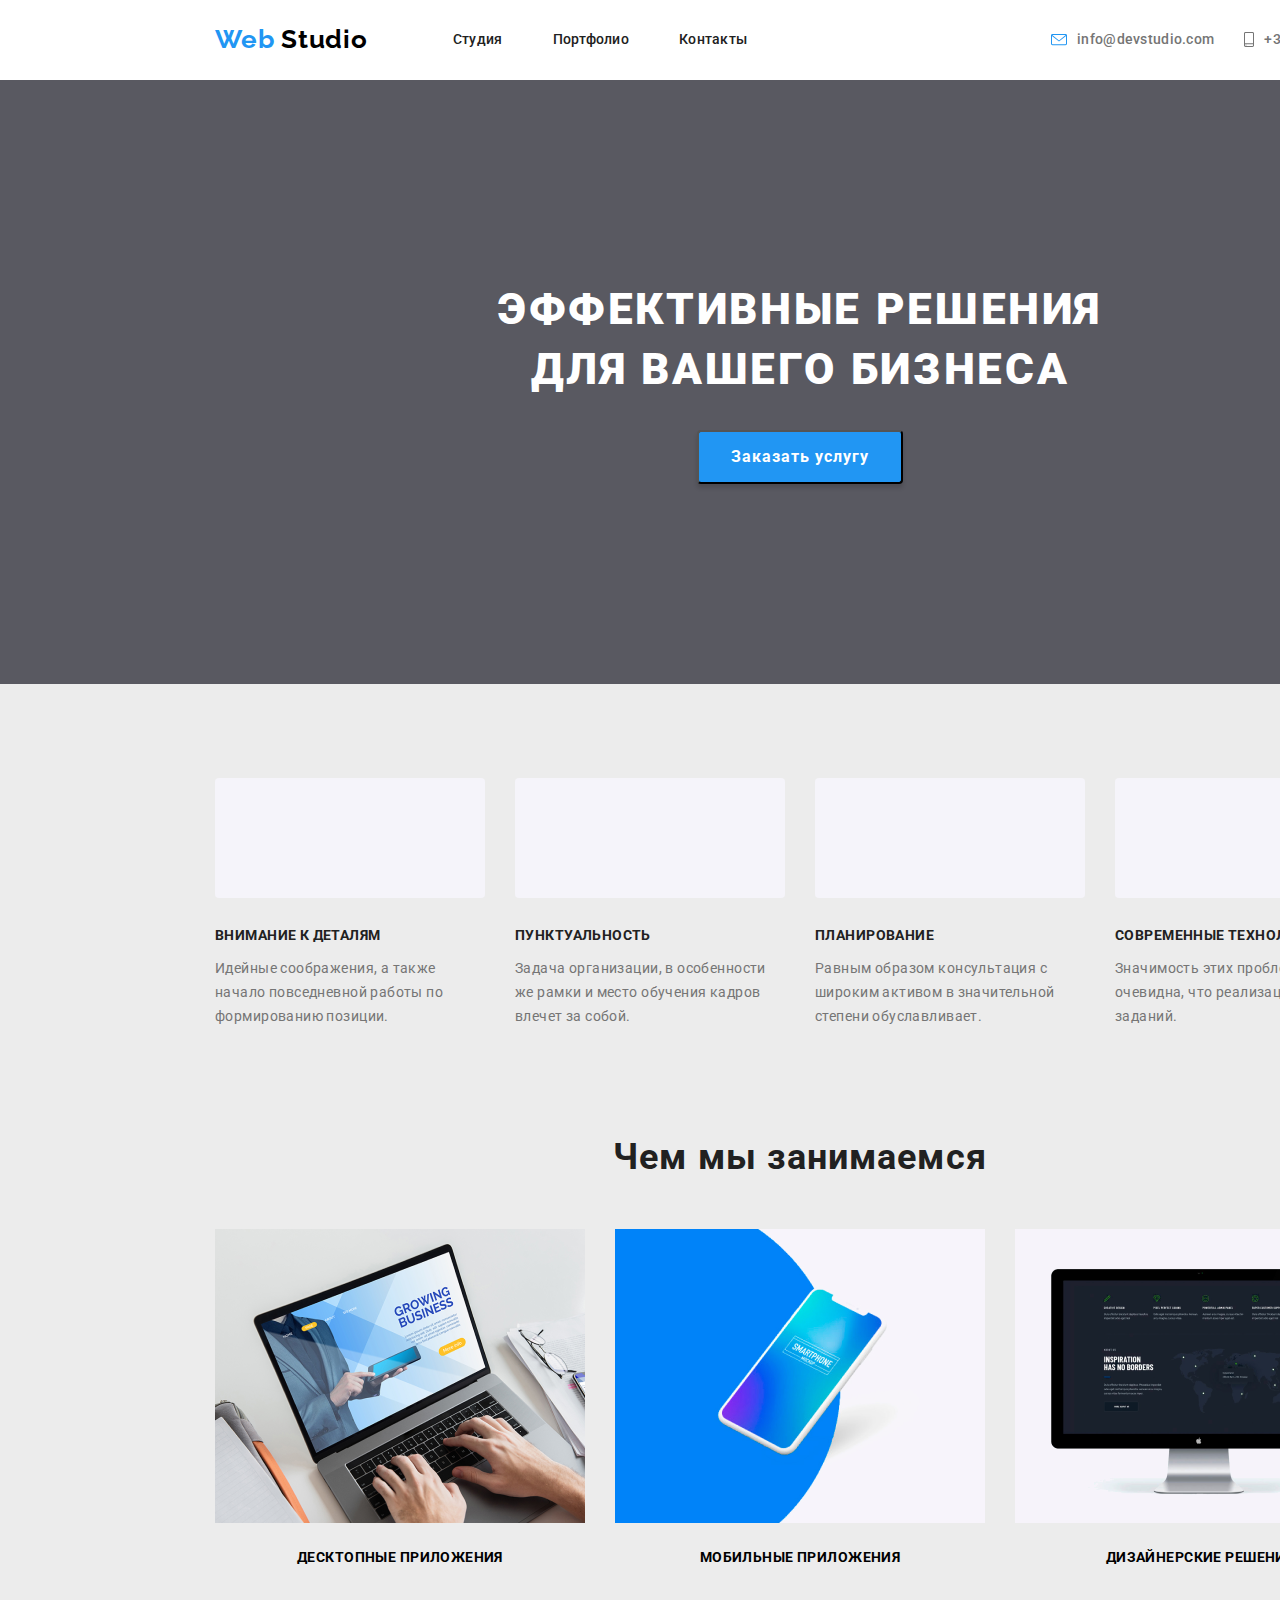
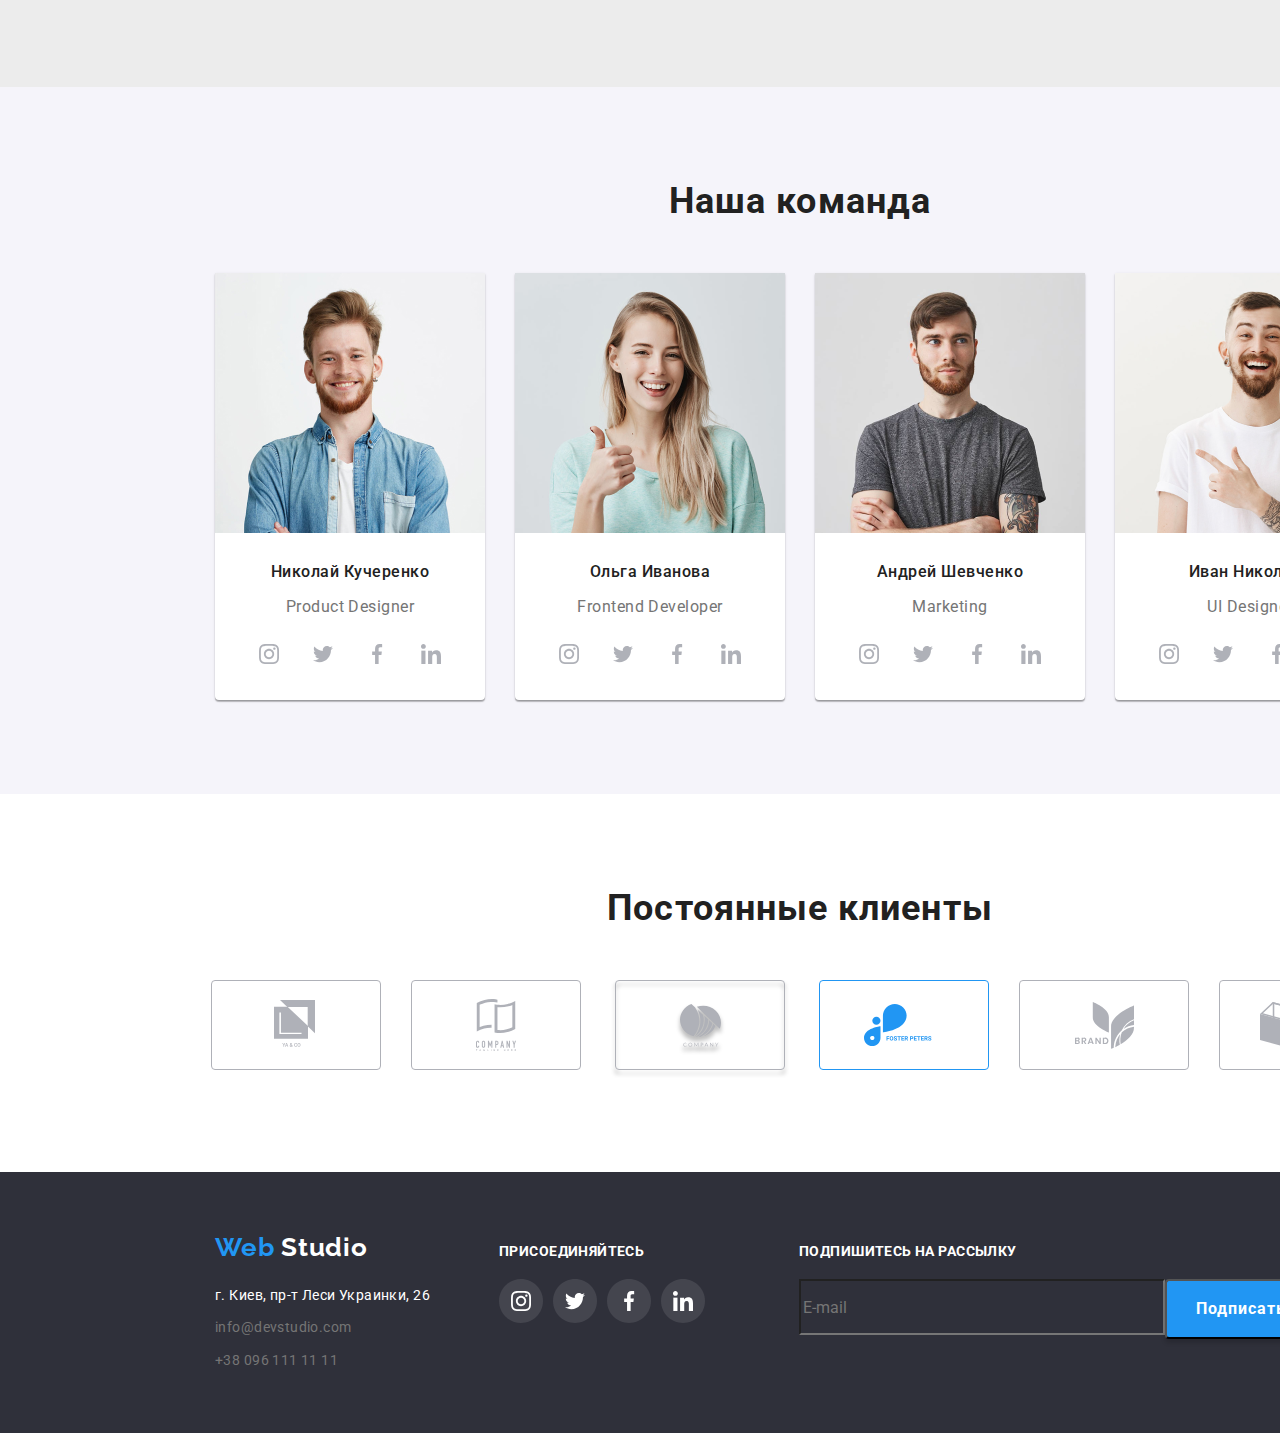
==== index.html @ 96c72f36 "Task3" ====
<!DOCTYPE html>
<html lang="ru">
  <head>
    <meta charset="UTF-8" />
    <meta name="viewport" content="width=device-width, initial-scale=1.0" />
    <title>Web Studio</title>
    <link rel="stylesheet" href="./style.css" />
    <link rel="stylesheet" href="./Normalize.css" />
    <link href="https://fonts.googleapis.com/css2?family=Roboto:wght@400;500;700;900&display=swap" rel="stylesheet">
    <link
      href="https://fonts.googleapis.com/css2?family=Raleway:wght@700&display=swap"
      rel="stylesheet"
    />
  </head>
  <body>
    <!-- Оглавление -->
    <header class="header">
      <nav class="navigation">
        <a class="logo-header link" href="./index.html"
          ><span class="word-blue">Web</span
          > <span class="word-black">Studio</span></a
        >
        <ul class="nav-menu">
          <li class="nav-menu-item">
            <a class="nav-menu-link link" href="./index.html">Студия</a>
          </li>
          <li class="nav-menu-item">
            <a class="nav-menu-link link" href="./portfolio.html">Портфолио</a>
          </li>
          <li class="nav-menu-item">
            <a class="nav-menu-link link" href="#">Контакты</a>
          </li>
        </ul>
      </nav>
      <address class="address-header">
        <img class="img-icon" src="./img/1hero/envelope(hover).svg" alt="конверт" />
        <a class="header-mail link" href="mailto:info@devstudio.com"
          >info@devstudio.com</a
        >
        <img class="img-icon" src="./img/1hero/smartphone.svg" alt="смартфон" />
        <a class="header-tel link" href="tel:+380961111111"
          >+38 096 111 11 11</a
        >
      </address>
    </header>
    <!-- Главная -->
    <main>
      <!-- HERO секция -->
      <section class="hero-section">
          <h1 class="main-header">
            Эффективные решения<br />для вашего бизнеса
          </h1>
          <button class="modal-button">Заказать услугу</button>
      </section>
      <!-- Cекция "Особенности" -->
      <section class="section-features">
        <h2 hidden>Особенности</h2>
        <ul class="features-list list">
          <li class="items-features ">
              <img class="features-list-img" src="./img/2Features/antena1.svg" alt="антена"/>
            <h3 class="features-list-headers">Внимание к деталям</h3>
            <p class="features-description">
              Идейные соображения, а также начало повседневной работы по
              формированию позиции.
            </p>
          </li>
          <li class="items-features">
              <img class="features-list-img" src="./img/2Features/clock2.svg" alt="часы" />
            <h3 class="features-list-headers">Пунктуальность</h3>
            <p class="features-description">
              Задача организации, в особенности же рамки и место обучения кадров
              влечет за собой.
            </p>
          </li>
          <li class="items-features">
              <img class="features-list-img" src="./img/2Features/vector3.svg" alt="вектор" />
            <h3 class="features-list-headers">Планирование</h3>
            <p class="features-description">
              Равным образом консультация с широким активом в значительной
              степени обуславливает.
            </p>
          </li>
          <li class="items-features">
              <img class="features-list-img" src="./img/2Features/astronaut4.svg" alt="космонавт" />
            <h3 class="features-list-headers">Современные технологии</h3>
            <p class="features-description">
              Значимость этих проблем настолько очевидна, что реализация
              плановых заданий.
            </p>
          </li>
        </ul>
      </section>
      <!-- Секция "Чем мы занимаемся" -->
      <section class="section-work">
        <h2 class="chapter">Чем мы занимаемся</h2>
        <ul class="work-list list">
          <li class="items-work">
            <img
              src="./img/3What_are_we_doing/1.png"
              alt="Десктоп"
              width="370"
              height="294"
            />
            <p class="work-description">Десктопные приложения</p>
          </li>
          <li class="items-work">
            <img
              src="./img/3What_are_we_doing/2.png"
              alt="Мобильный"
              width="370"
              height="294"
            />
            <p class="work-description">Мобильные приложения</p>
          </li>
          <li class="items-work">
            <img
              src="./img/3What_are_we_doing/3.png"
              alt="Дизайн"
              width="370"
              height="294"
            />
            <p class="work-description">Дизайнерские решения</p>
          </li>
        </ul>
      </section>
      <!-- Секция "Наша команда" -->
      <section class="section-our-team">
        <h2 class="chapter">Наша команда</h2>
        <ul class="our-team-list list">
          <li class="items-our">
            <img class="img-team-member"
              src="./img/4Our_team/Nikolaj.jpg"
              alt="Николай"
              width="270"
              height="260"
            />
            <h3 class="name">Николай Кучеренко</h3>
            <p class="occupation-description" lang="en">Product Designer</p>
            <ul class="team-member">
              <li class="img-icon">
                <a
                  href="https://www.instagram.com/"
                  aria-label="иконка интстаграм"
                  ><img
                    src="./img/4Our_team/logosocialresourses/instagram.svg"
                    alt="иконка интстаграм"
                /></a>
              </li>
              <li class="img-icon">
                <a href="https://twitter.com/" aria-label="иконка твитер"
                  ><img
                    src="./img/4Our_team/logosocialresourses/twitter.svg"
                    alt="иконка твитер"
                /></a>
              </li>
              <li class="img-icon">
                <a href="https://www.facebook.com/" aria-label="иконка фейсбук"
                  ><img
                    src="./img/4Our_team/logosocialresourses/facebook.svg"
                    alt="иконка фейсбук"
                /></a>
              </li>
              <li class="img-icon">
                <a href="https://www.linkedin.com/" aria-label="иконка линкедин"
                  ><img
                    src="./img/4Our_team/logosocialresourses/linkedin.svg"
                    alt="иконка линкедин"
                /></a>
              </li>
            </ul>
          </li>
          <li class="items-our">
            <img class="img-team-member"
              src="./img/4Our_team/Olga.png"
              alt="Ольга"
              width="270"
              height="260"
            />
            <h3 class="name">Ольга Иванова</h3>
            <p class="occupation-description" lang="en">Frontend Developer</p>
            <ul class="team-member">
              <li class="img-icon">
                <a
                  href="https://www.instagram.com/"
                  aria-label="иконка интстаграм"
                  ><img
                    src="./img/4Our_team/logosocialresourses/instagram.svg"
                    alt="иконка интстаграм"
                /></a>
              </li>
              <li class="img-icon">
                <a href="https://twitter.com/" aria-label="иконка твитер"
                  ><img
                    src="./img/4Our_team/logosocialresourses/twitter.svg"
                    alt="иконка твитер"
                /></a>
              </li>
              <li class="img-icon">
                <a href="https://www.facebook.com/" aria-label="иконка фейсбук"
                  ><img
                    src="./img/4Our_team/logosocialresourses/facebook.svg"
                    alt="иконка фейсбук"
                /></a>
              </li>
              <li class="img-icon">
                <a href="https://www.linkedin.com/" aria-label="иконка линкедин"
                  ><img
                    src="./img/4Our_team/logosocialresourses/linkedin.svg"
                    alt="иконка линкедин"
                /></a>
              </li>
            </ul>
          </li>
          <li class="items-our">
            <img class="img-team-member"
              src="./img/4Our_team/Andrew.png"
              alt="Андрей"
              width="270"
              height="260"
            />
            <h3 class="name">Андрей Шевченко</h3>
            <p class="occupation-description" lang="en">Marketing</p>
            <ul class="team-member">
              <li class="img-icon">
                <a
                  href="https://www.instagram.com/"
                  aria-label="иконка интстаграм"
                  ><img
                    src="./img/4Our_team/logosocialresourses/instagram.svg"
                    alt="иконка интстаграм"
                /></a>
              </li>
              <li class="img-icon">
                <a href="https://twitter.com/" aria-label="иконка твитер"
                  ><img
                    src="./img/4Our_team/logosocialresourses/twitter.svg"
                    alt="иконка твитер"
                /></a>
              </li>
              <li class="img-icon">
                <a href="https://www.facebook.com/" aria-label="иконка фейсбук"
                  ><img
                    src="./img/4Our_team/logosocialresourses/facebook.svg"
                    alt="иконка фейсбук"
                /></a>
              </li>
              <li class="img-icon">
                <a href="https://www.linkedin.com/" aria-label="иконка линкедин"
                  ><img
                    src="./img/4Our_team/logosocialresourses/linkedin.svg"
                    alt="иконка линкедин"
                /></a>
              </li>
            </ul>
          </li>
          <li class="items-our">
            <img class="img-team-member"
              src="./img/4Our_team/Ivan.png"
              alt="Иван"
              width="270"
              height="260"
            />
            <h3 class="name">Иван Николаев</h3>
            <p class="occupation-description" lang="en">UI Designer</p>
            <ul class="team-member">
              <li class="img-icon">
                <a
                  href="https://www.instagram.com/"
                  aria-label="иконка интстаграм"
                  ><img
                    src="./img/4Our_team/logosocialresourses/instagram.svg"
                    alt="иконка интстаграм"
                /></a>
              </li>
              <li class="img-icon">
                <a href="https://twitter.com/" aria-label="иконка твитер"
                  ><img
                    src="./img/4Our_team/logosocialresourses/twitter.svg"
                    alt="иконка твитер"
                /></a>
              </li>
              <li class="img-icon">
                <a href="https://www.facebook.com/" aria-label="иконка фейсбук"
                  ><img
                    src="./img/4Our_team/logosocialresourses/facebook.svg"
                    alt="иконка фейсбук"
                /></a>
              </li>
              <li class="img-icon">
                <a href="https://www.linkedin.com/" aria-label="иконка линкедин"
                  ><img
                    src="./img/4Our_team/logosocialresourses/linkedin.svg"
                    alt="иконка линкедин"
                /></a>
              </li>
            </ul>
          </li>
        </ul>
      </section>
      <!-- Секция "Постоянные клиенты" -->
      <section class="sections-customers">
        <h2 class="chapter">Постоянные клиенты</h2>
        <ul class="customer-list list">
          <li class="items-customer">
            <a href="#"
              ><img src="./img/5Regular_customers/Client1.svg" alt="логобрэнд1"
            /></a>
          </li>
          <li class="items-customer">
            <a href="#"
              ><img src="./img/5Regular_customers/Client2.svg" alt="логобрэнд2"
            /></a>
          </li>
          <li class="items-customer">
            <a href="#"
              ><img src="./img/5Regular_customers/Client3.svg" alt="логобрэнд3"
            /></a>
          </li>
          <li class="items-customer">
            <a href="#"
              ><img src="./img/5Regular_customers/Client4.svg" alt="логобрэнд4"
            /></a>
          </li>
          <li class="items-customer">
            <a href="#"
              ><img src="./img/5Regular_customers/Client5.svg" alt="логобрэнд5"
            /></a>
          </li>
          <li class="items-customer">
            <a href="#"
              ><img src="./img/5Regular_customers/Client6.svg" alt="логобрэнд6"
            /></a>
          </li>
        </ul>
      </section>
    </main>
    <!-- Подвал -->
    <footer class="footer">
      <div>
        <a class="logo-footer link" href="./index.html"
          ><span class="word-blue">Web</span
          > <span class="word-white">Studio</span></a
        >
        <address>
          <ul class="address-footer">
            <li><a
              class="footer-map link"
              href="https://goo.gl/maps/sK2XC8ctWBCpQ46D7"
              >г. Киев, пр-т Леси Украинки, 26</a
            ></li>
            <li><a class="footer-mail link" href="mailto:info@devstudio.com"
              >info@devstudio.com</a
            ></li>
            <li><a class="footer-tel link" href="tel:+380961111111"
              >+38 096 111 11 11</a
            ></li>
          </ul>
        </address>
      </div>
      <div>
        <b class="join-in">присоединяйтесь</b>
        <ul class="social-networks">
          <li class="footer-social-networks">
            <a href="https://www.instagram.com/" aria-label="иконка интстаграм"
              ><img
                src="./img/4Our_team/logosocialresourses/instagramwhite.svg"
                alt="иконка интстаграм"
            /></a>
          </li>
          <li class="footer-social-networks">
            <a href="https://twitter.com/" aria-label="иконка твитер"
              ><img
                src="./img/4Our_team/logosocialresourses/twitterwhite.svg"
                alt="иконка твитер"
            /></a>
          </li>
          <li class="footer-social-networks">
            <a href="https://www.facebook.com/" aria-label="иконка фейсбук"
              ><img
                src="./img/4Our_team/logosocialresourses/facebookwhite.svg"
                alt="иконка фейсбук"
            /></a>
          </li>
          <li class="footer-social-networks">
            <a href="https://www.linkedin.com/" aria-label="иконка линкедин"
              ><img
                src="./img/4Our_team/logosocialresourses/linkedinwhite.svg"
                alt="иконка линкедин"
            /></a>
          </li>
        </ul>
      </div>
      <div>
        <b class="subscribe-text">Подпишитесь на рассылку</b>
        <ul  class="subscribe">
          <li><input class="inputtext" placeholder="E-mail" type="email"></li>
          <li><button class="modal-button-footer"><span class="marginrigth">Подписаться</span><img src="./img/icon.svg" alt="иконка конверта"></button></li>
        </ul>        
      </div>
    </footer>
  </body>
</html>
---- style.css ----
body {
    width: 1600px;
    background-color: #FFFFFF;
    font-family: 'Roboto', sans-serif;
}

ul {
    list-style: none;
    padding: 0;
    margin: 0; 
}

h3,
p {
    margin-top: 0;
}

img {
    display: block;
}

/* Для списков */
.list {
    display: flex;
    justify-content: center;
}

/* Шапка */

.header {
    display: flex;
    padding: 0px 215px 0px 215px;
}

.logo-header {
    margin-right: 85px;
    padding: 24px 0px 25px 0px;
    font-family: Raleway;
    font-style: normal;
    font-weight: bold;
    font-size: 26px;
    line-height: 1.19;
    letter-spacing: 0.03em;
}

.word-blue {
    color: #2196F3;;
}

.word-black {
    color: #000000;
}

.navigation {
    display: flex;
    align-items: center;
    margin-right: auto;
}

.nav-menu {
    display: flex;
}

.nav-menu-item:not(:last-child) {
    margin-right: 50px;
}

.nav-menu-link {
    padding: 32px 0px 32px 0px;
    display: block;
}

.address-header {
    display: flex;
    align-items: center;
    font-family: 'Roboto', sans-serif;
    font-style: normal;
}

.header-mail {
    margin-right: 30px;
    padding: 32px 0px 32px 0px;    
}

.header-tel {
    padding: 32px 0px 32px 0px;    
}

.img-icon:not(:last-child) {
    margin-right: 10px;
}

.nav-menu-link,
.header-mail,
.header-tel {
    font-weight: 500;
    font-size: 14px;
    line-height: 1.14;
    letter-spacing: 0.02em;
    color: #212121;
}

.nav-menu-link:hover,
.nav-menu-link:focus {
    color: #2196F3;
}

.link {
    text-decoration: none;
}

.header-mail,
.header-tel {
    color: #757575;
}

.header-mail:hover,
.header-mail:focus,
.header-tel:hover,
.header-tel:focus {

    color:#2196F3;
}

/* Главная  */

/* HERO секция */

.hero-section {
    padding: 200px 0px 200px 0px;
    text-align: center;
    /* временный фон */
    background-image: url(./img/1hero/img\ overlay.png);
}

.main-header {
    margin-top: 0;
    margin-bottom: 30px;
    font-weight: 900;
    font-size: 44px;
    line-height: 1.36;
    letter-spacing: 0.06em;
    text-transform: uppercase;
    color: #FFFFFF;
    }

.modal-button {
    padding: 10px 32px 10px 32px;
    font-weight: bold;
    font-size: 16px;
    line-height: 1.87;
    letter-spacing: 0.06em;
    color: #FFFFFF;
    background: #2196F3;
    box-shadow: 0px 4px 4px rgba(0, 0, 0, 0.15);
    border-radius: 4px;
}

/* Секции */

/* Cекция "Особенности" */

.section-features {
    background-color: #ECECEC;
    padding: 94px 215px 47px 215px;
    display: flex;
}

.items-features:not(:last-child) {
    margin-right: 30px;
}

.features-item-width {
    width: 270px;
}

.features-list {
    display: flex;
    justify-content: center;
    align-items: baseline;
}

.features-list-img {
    margin-bottom: 30px;
}

.features-list-headers {
    font-weight: bold;
    font-size: 14px;
    line-height: 1.14;
    letter-spacing: 0.03em;
    text-transform: uppercase;
    color: #212121;
}

.features-description {
    display: inline-block;
}

/* Секция "Чем мы занимаемся" */

.section-work {
    background-color: #ECECEC;
    padding: 47px 215px 94px 215px;
}

.items-work:not(:last-child) {
    margin-right: 30px;
}


/* Секция "Наша команда" */

.items-our{
    background-color: rgba(255, 255, 255, 1);
    box-shadow: 0px 2px 1px rgba(0, 0, 0, 0.2), 0px 1px 1px rgba(0, 0, 0, 0.14), 0px 1px 3px rgba(0, 0, 0, 0.12);
    border-radius: 0px 0px 4px 4px;
}

.items-our:not(:last-child) {
    margin-right: 30px;
}

.section-our-team {
    padding: 94px 215px 94px 215px;
    background-color: rgba(245, 244, 250, 1);
}

.img-team-member {
    margin-bottom: 30px;
}

.team-member {
    display: flex;
    justify-content: center;
    margin-bottom: 24px;
}

.name {
    text-align: center;
    font-weight: 500;
    font-size: 16px;
    line-height: 1.18;
    letter-spacing: 0.03em;
    color: #212121;
}

.occupation-description {
    text-align: center;
    font-weight: normal;
    font-size: 16px;
    line-height: 1.18;
    letter-spacing: 0.03em;
    color: #757575;
}

/* Постоянные клиенты */

.sections-customers {
    padding: 94px 215px 94px 215px;
}

.items-customer:not(:last-child) {
    margin-right: 30px;    
}


/* Для шрифтов в "Особености" и footer mail и tel */
.features-description,
.footer-mail,
.footer-tel {
    font-weight: normal;
    font-size: 14px;
    line-height: 1.71;
    letter-spacing: 0.03em;
    color: #757575;
}

/* Для шрифтов h2 */

.chapter {
    text-align: center;
    margin-top: 0;
    margin-bottom: 50px;
    font-weight: bold;
    font-size: 36px;
    line-height: 1.16;
    letter-spacing: 0.03em;
    color: #212121;
}

/* Для текста в "Чем мы занимаемся" */
.work-description {
    /* display: block; */
    margin: 0;
    padding: 27px 0px;
    text-align: center;
    font-weight: bold;
    font-size: 14px;
    line-height: 1.14;
    letter-spacing: 0.03em;
    text-transform: uppercase;
    /* color: #FFFFFF; */
}

/* Подвал */

.footer {
    display: flex;
    align-items: baseline;
    padding: 60px 215px 60px 215px;
    background-color: #2F303A;
}

.logo-footer {
    display: block;
    margin-bottom: 20px;
    font-family: Raleway;
    font-style: normal;
    font-weight: bold;
    font-size: 26px;
    line-height: 1.19;
    letter-spacing: 0.03em;
}

.address-footer {
    margin-right: 69px;
    font-family: 'Roboto', sans-serif;
    font-style: normal;
}

.footer-map,
.footer-mail {
    display: block;
    margin-bottom: 9px;
}

.footer-map {
    font-weight: normal;
    font-size: 14px;
    line-height: 24px;
    letter-spacing: 0.03em;
    color: #FFFFFF;
}

.word-white {
    color: #FFFFFF;
}

.join-in {
    display: block;
    margin-bottom: 20px;
    font-weight: bold;
    font-size: 14px;
    line-height: 16px;
    letter-spacing: 0.03em;
    text-transform: uppercase;
    color: #FFFFFF;
}

.social-networks {
    display: flex;
    margin-right: 94px;
}

.footer-social-networks:not(:last-child) {
    margin-right: 10px;
}

/* временный блок, заготовка*/
.subscribe {
    display: flex;
}

.subscribe-text {
    display: block;
    margin-bottom: 20px;
    font-family: Roboto;
    font-style: normal;
    font-weight: bold;
    font-size: 14px;
    line-height: 16px;
    letter-spacing: 0.03em;
    text-transform: uppercase;
    color: #FFFFFF;
}

.inputtext {
    width: 358px;
    height: 50px;
    background-color: #2F303A;;
}

.modal-button-footer {
    display: inline-flex;
    width: 200px;
    padding: 13px 13px 13px 29px;
    font-weight: bold;
    font-size: 16px;
    line-height: 1.87;
    letter-spacing: 0.06em;
    color: #FFFFFF;
    background: #2196F3;
    box-shadow: 0px 4px 4px rgba(0, 0, 0, 0.15);
    border-radius: 4px;
}

.marginrigth {
    margin-right: 10px;
}

/* Портфолио */

.main-list-portfolio {
    display: flex;
    flex-wrap: wrap;
}

.list-item {
    margin-right: 30px;
    margin-bottom: 30px;
}

.list-item:nth-child(3n) {
    margin-right: 0;
}

.main-list-header {
    margin-top: 0;
    font-weight: bold;
    font-size: 18px;
    line-height: 2.00;
    letter-spacing: 0.06em;
    color: #212121;
}

.main-list-description {
    font-weight: normal;
    font-size: 16px;
    line-height: 1.87;
    letter-spacing: 0.03em;
    color: rgba(117, 117, 117, 1);
}

.main-portfolio {
    padding: 174px 215px 94px 215px;
}

/* Кнопки фильтра портфолио */

.filter {
    margin-bottom: 50px;
}

.filter-list-item:not(:last-child) {
    margin-right: 8px;
}

.filter-list-button {
    font-weight: 500;
    font-size: 16px;
    line-height: 1.62;
    letter-spacing: 0.03em;
    color: #212121;
}

.filter-list-button:hover,
.filter-list-button:focus {
    background-color: #2196F3;
    color: #FFFFFF;
}

/*  */
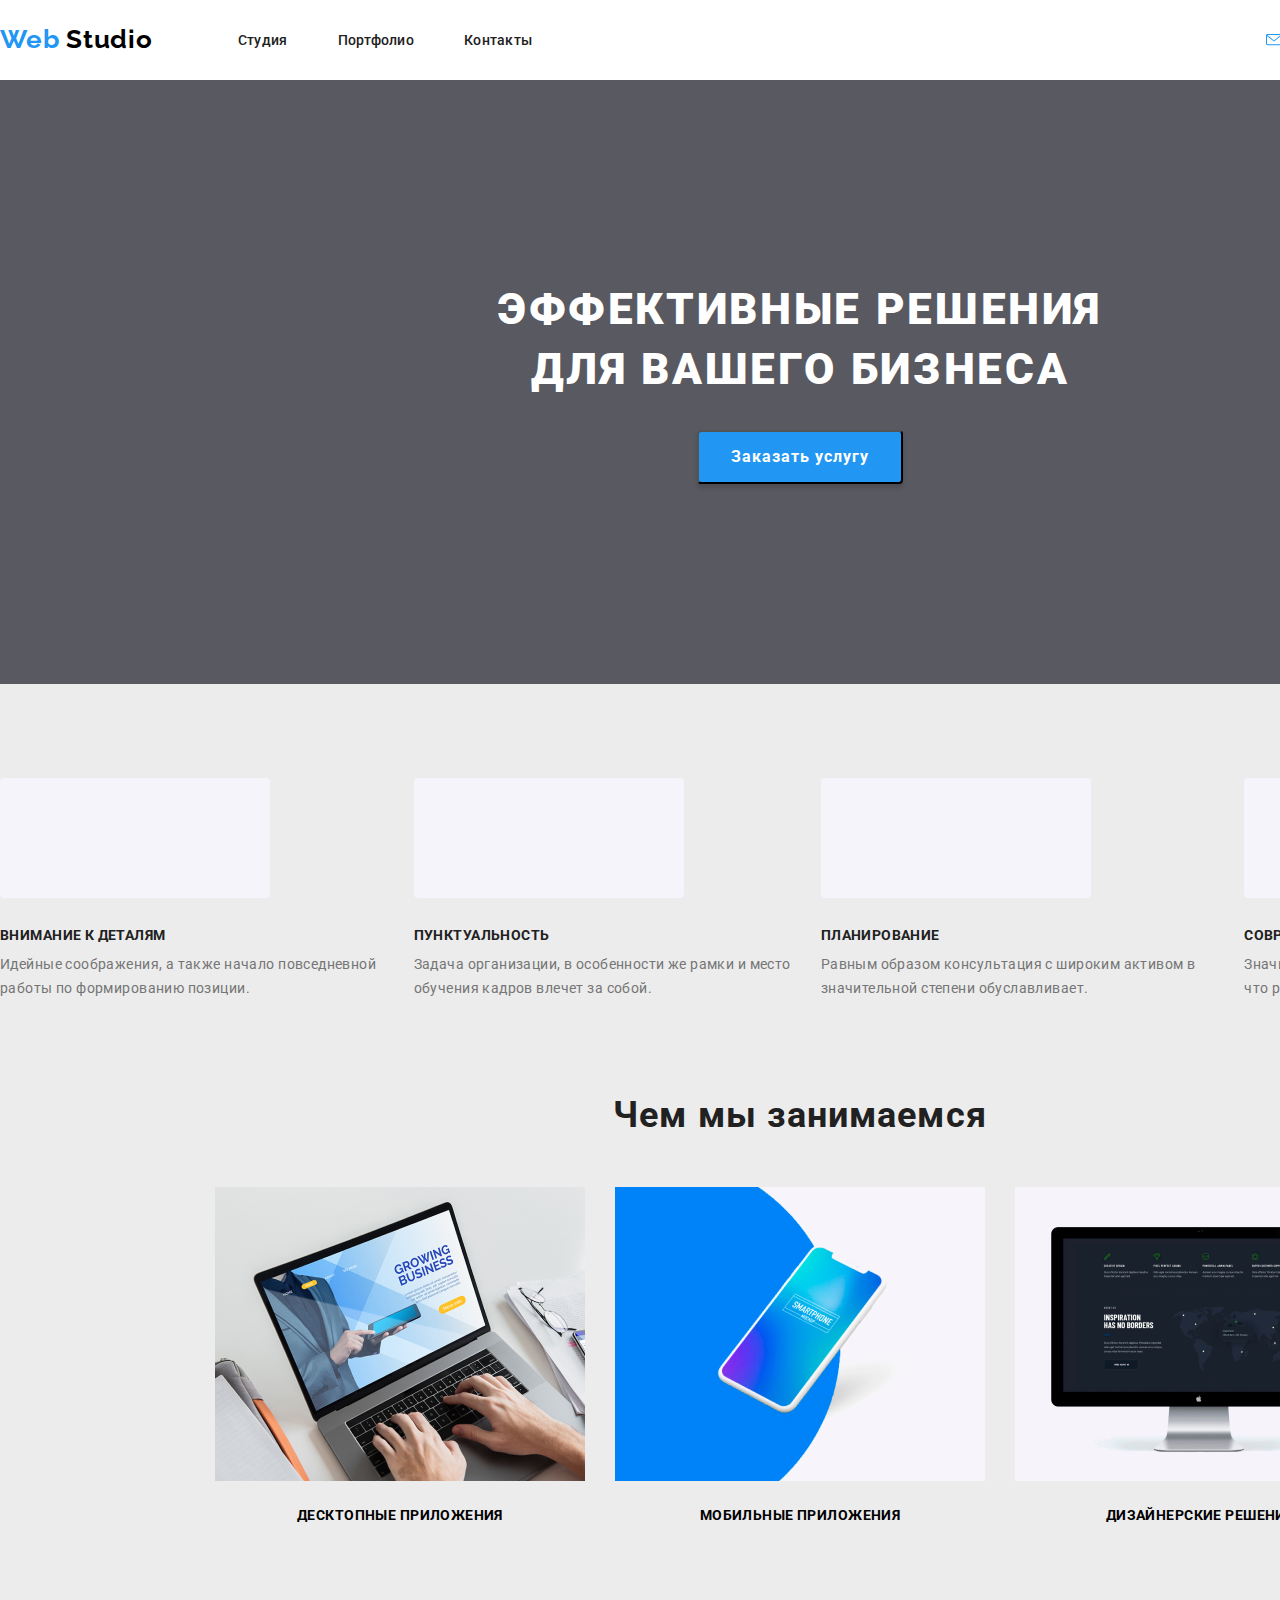
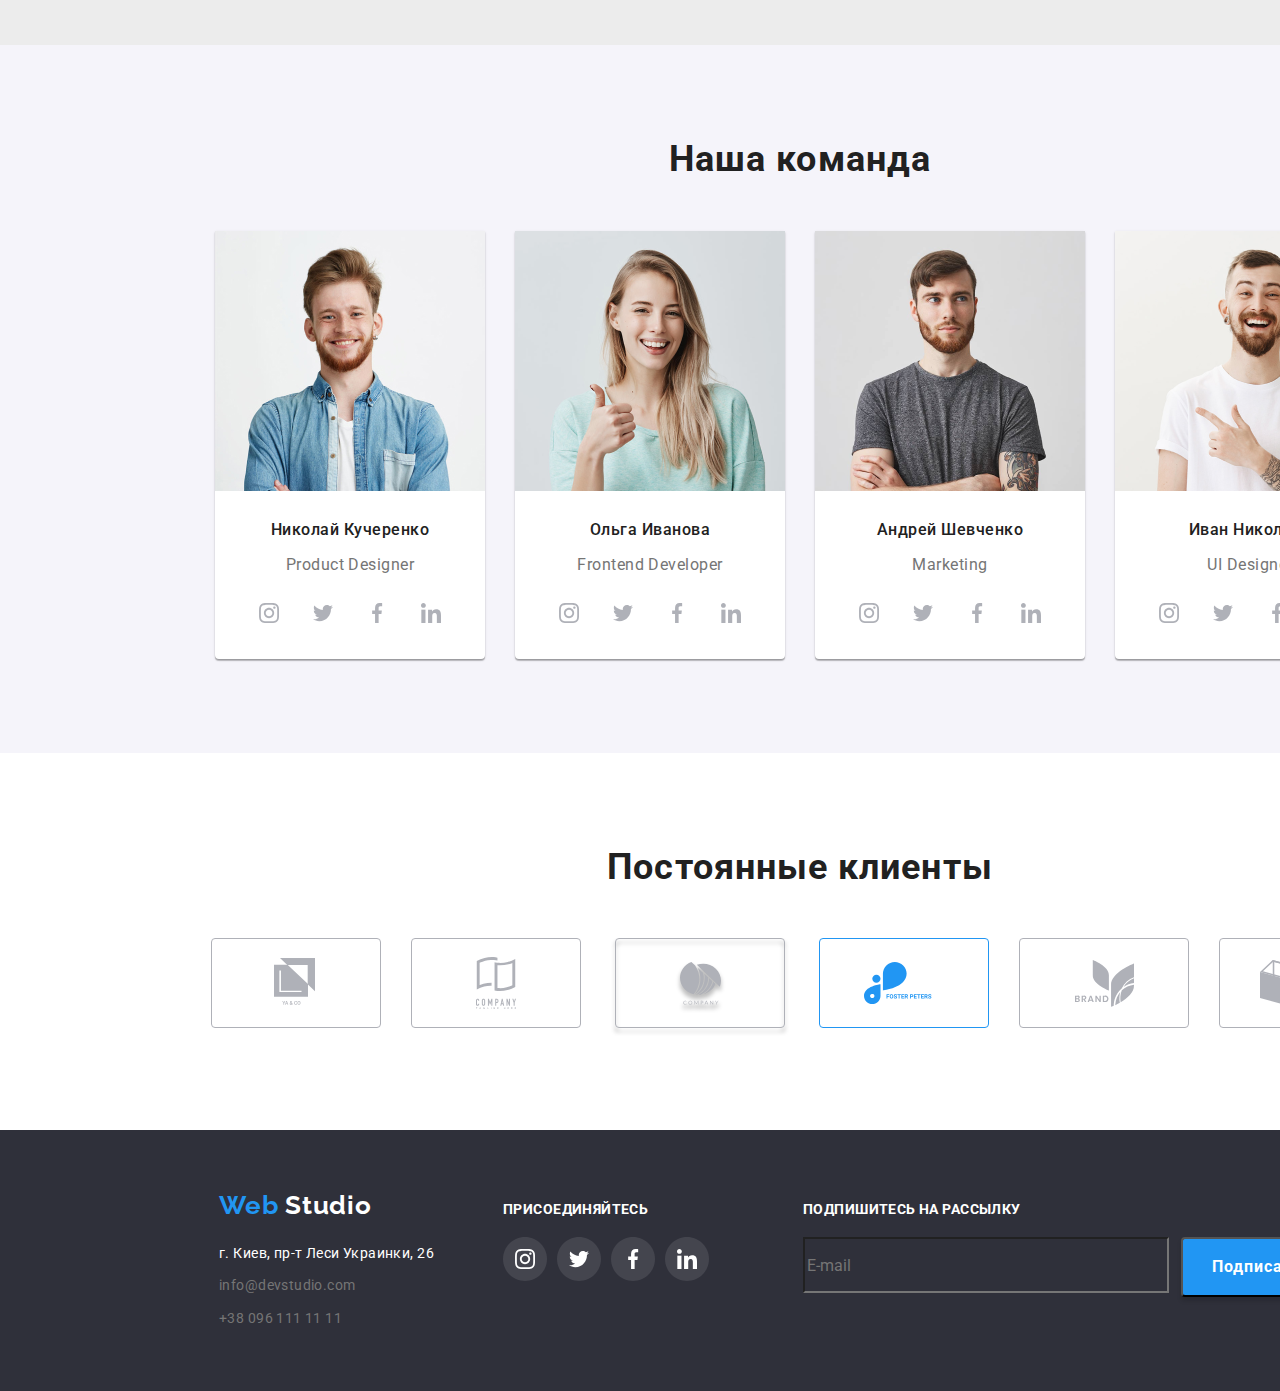
==== commit 172f4515: "..." ====
--- a/index.html
+++ b/index.html
@@ -13,9 +13,10 @@
     />
   </head>
   <body>
+    <div class="wrapper">
     <!-- Оглавление -->
     <header class="header">
-      <nav class="navigation">
+      <nav class="navigation-address">
         <a class="logo-header link" href="./index.html"
           ><span class="word-blue">Web</span
           > <span class="word-black">Studio</span></a
@@ -31,7 +32,6 @@
             <a class="nav-menu-link link" href="#">Контакты</a>
           </li>
         </ul>
-      </nav>
       <address class="address-header">
         <img class="img-icon" src="./img/1hero/envelope(hover).svg" alt="конверт" />
         <a class="header-mail link" href="mailto:info@devstudio.com"
@@ -42,6 +42,7 @@
           >+38 096 111 11 11</a
         >
       </address>
+    </nav>
     </header>
     <!-- Главная -->
     <main>
@@ -398,5 +399,6 @@
         </ul>        
       </div>
     </footer>
+  </div>
   </body>
 </html>
--- a/style.css
+++ b/style.css
@@ -1,15 +1,21 @@
-
-    
+  
 body {
+
+}
+
+.wrapper {
     width: 1600px;
     background-color: #FFFFFF;
     font-family: 'Roboto', sans-serif;
+    margin: 0 auto; 
 }
 
 ul {
     list-style: none;
     padding: 0;
-    margin: 0; 
+    margin: 0;
+    display: flex;
+    justify-content: center;  
 }
 
 h3,
@@ -22,16 +28,15 @@
 }
 
 /* Для списков */
-.list {
+/* .list {
     display: flex;
     justify-content: center;
-}
+} */
 
 /* Шапка */
 
 .header {
-    display: flex;
-    padding: 0px 215px 0px 215px;
+    /* display: flex; */
 }
 
 .logo-header {
@@ -53,23 +58,26 @@
     color: #000000;
 }
 
-.navigation {
+.navigation-address {
     display: flex;
     align-items: center;
+}
+
+.nav-menu {
+    display: flex;
     margin-right: auto;
 }
 
-.nav-menu {
-    display: flex;
-}
+/* .nav-menu-item {
+    display: block;
+} */
 
 .nav-menu-item:not(:last-child) {
     margin-right: 50px;
 }
 
 .nav-menu-link {
-    padding: 32px 0px 32px 0px;
-    display: block;
+    padding: 32px 0px 32px 0px; 
 }
 
 .address-header {
@@ -163,23 +171,22 @@
 /* Cекция "Особенности" */
 
 .section-features {
+    justify-content: center;
+    /* display: flex;
+    justify-content: center; */
     background-color: #ECECEC;
-    padding: 94px 215px 47px 215px;
-    display: flex;
+    padding: 94px 0px 47px 0px;
 }
 
 .items-features:not(:last-child) {
     margin-right: 30px;
 }
 
-.features-item-width {
-    width: 270px;
-}
-
 .features-list {
-    display: flex;
-    justify-content: center;
-    align-items: baseline;
+    /* align-items: center; */
+    /* display: flex; */
+    /* justify-content: center; */
+    /* align-items: baseline; */
 }
 
 .features-list-img {
@@ -187,6 +194,7 @@
 }
 
 .features-list-headers {
+    margin-bottom: 10px;
     font-weight: bold;
     font-size: 14px;
     line-height: 1.14;
@@ -196,14 +204,15 @@
 }
 
 .features-description {
-    display: inline-block;
+    margin-bottom: 0;
+    /* display: inline-block; */
 }
 
 /* Секция "Чем мы занимаемся" */
 
 .section-work {
     background-color: #ECECEC;
-    padding: 47px 215px 94px 215px;
+    padding: 47px 0px 94px 0px;
 }
 
 .items-work:not(:last-child) {
@@ -212,6 +221,11 @@
 
 
 /* Секция "Наша команда" */
+
+.section-our-team {
+    padding: 94px 0px;
+    background-color: rgba(245, 244, 250, 1);
+}
 
 .items-our{
     background-color: rgba(255, 255, 255, 1);
@@ -223,11 +237,6 @@
     margin-right: 30px;
 }
 
-.section-our-team {
-    padding: 94px 215px 94px 215px;
-    background-color: rgba(245, 244, 250, 1);
-}
-
 .img-team-member {
     margin-bottom: 30px;
 }
@@ -259,7 +268,7 @@
 /* Постоянные клиенты */
 
 .sections-customers {
-    padding: 94px 215px 94px 215px;
+    padding: 94px 0px;
 }
 
 .items-customer:not(:last-child) {
@@ -310,7 +319,8 @@
 .footer {
     display: flex;
     align-items: baseline;
-    padding: 60px 215px 60px 215px;
+    justify-content: center;
+    padding: 60px 0px;
     background-color: #2F303A;
 }
 
@@ -326,6 +336,7 @@
 }
 
 .address-footer {
+    display: block;
     margin-right: 69px;
     font-family: 'Roboto', sans-serif;
     font-style: normal;
@@ -390,6 +401,7 @@
 .inputtext {
     width: 358px;
     height: 50px;
+    margin-right: 12px;
     background-color: #2F303A;;
 }
 
@@ -411,10 +423,41 @@
     margin-right: 10px;
 }
 
+
+
 /* Портфолио */
 
+/* Кнопки фильтра портфолио */
+
+.filter {
+    margin-bottom: 50px;
+}
+
+.filter-list-item:not(:last-child) {
+    margin-right: 8px;
+}
+
+.filter-list-button {
+    font-weight: 500;
+    font-size: 16px;
+    line-height: 1.62;
+    letter-spacing: 0.03em;
+    color: #212121;
+}
+
+.filter-list-button:hover,
+.filter-list-button:focus {
+    background-color: #2196F3;
+    color: #FFFFFF;
+}
+
+.main-portfolio {
+    /* ??? */
+    margin: 0px 215px;
+    padding: 93px 0px 94px 0px;
+}
+
 .main-list-portfolio {
-    display: flex;
     flex-wrap: wrap;
 }
 
@@ -444,32 +487,8 @@
     color: rgba(117, 117, 117, 1);
 }
 
-.main-portfolio {
-    padding: 174px 215px 94px 215px;
-}
-
-/* Кнопки фильтра портфолио */
-
-.filter {
-    margin-bottom: 50px;
-}
-
-.filter-list-item:not(:last-child) {
-    margin-right: 8px;
-}
-
-.filter-list-button {
-    font-weight: 500;
-    font-size: 16px;
-    line-height: 1.62;
-    letter-spacing: 0.03em;
-    color: #212121;
-}
-
-.filter-list-button:hover,
-.filter-list-button:focus {
-    background-color: #2196F3;
-    color: #FFFFFF;
+.item-img {
+    margin-bottom: 20px;
 }
 
 /*  */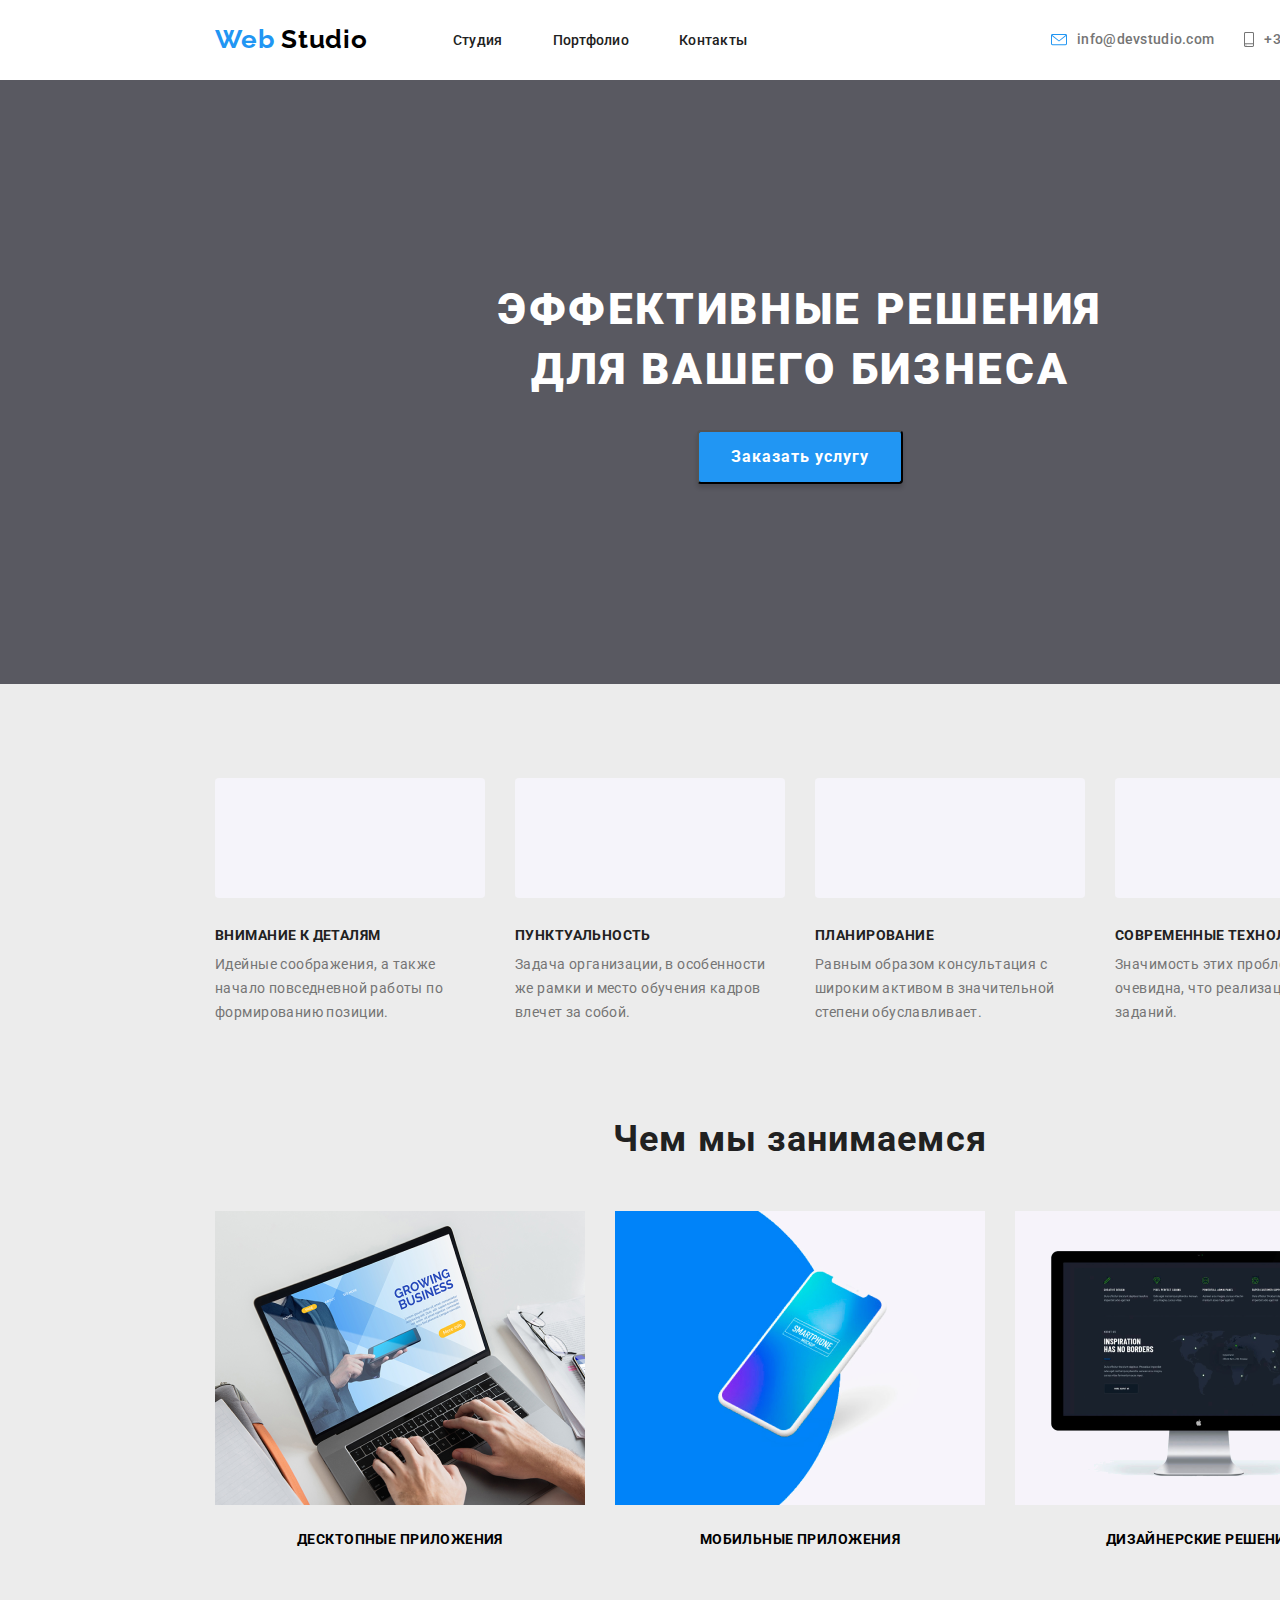
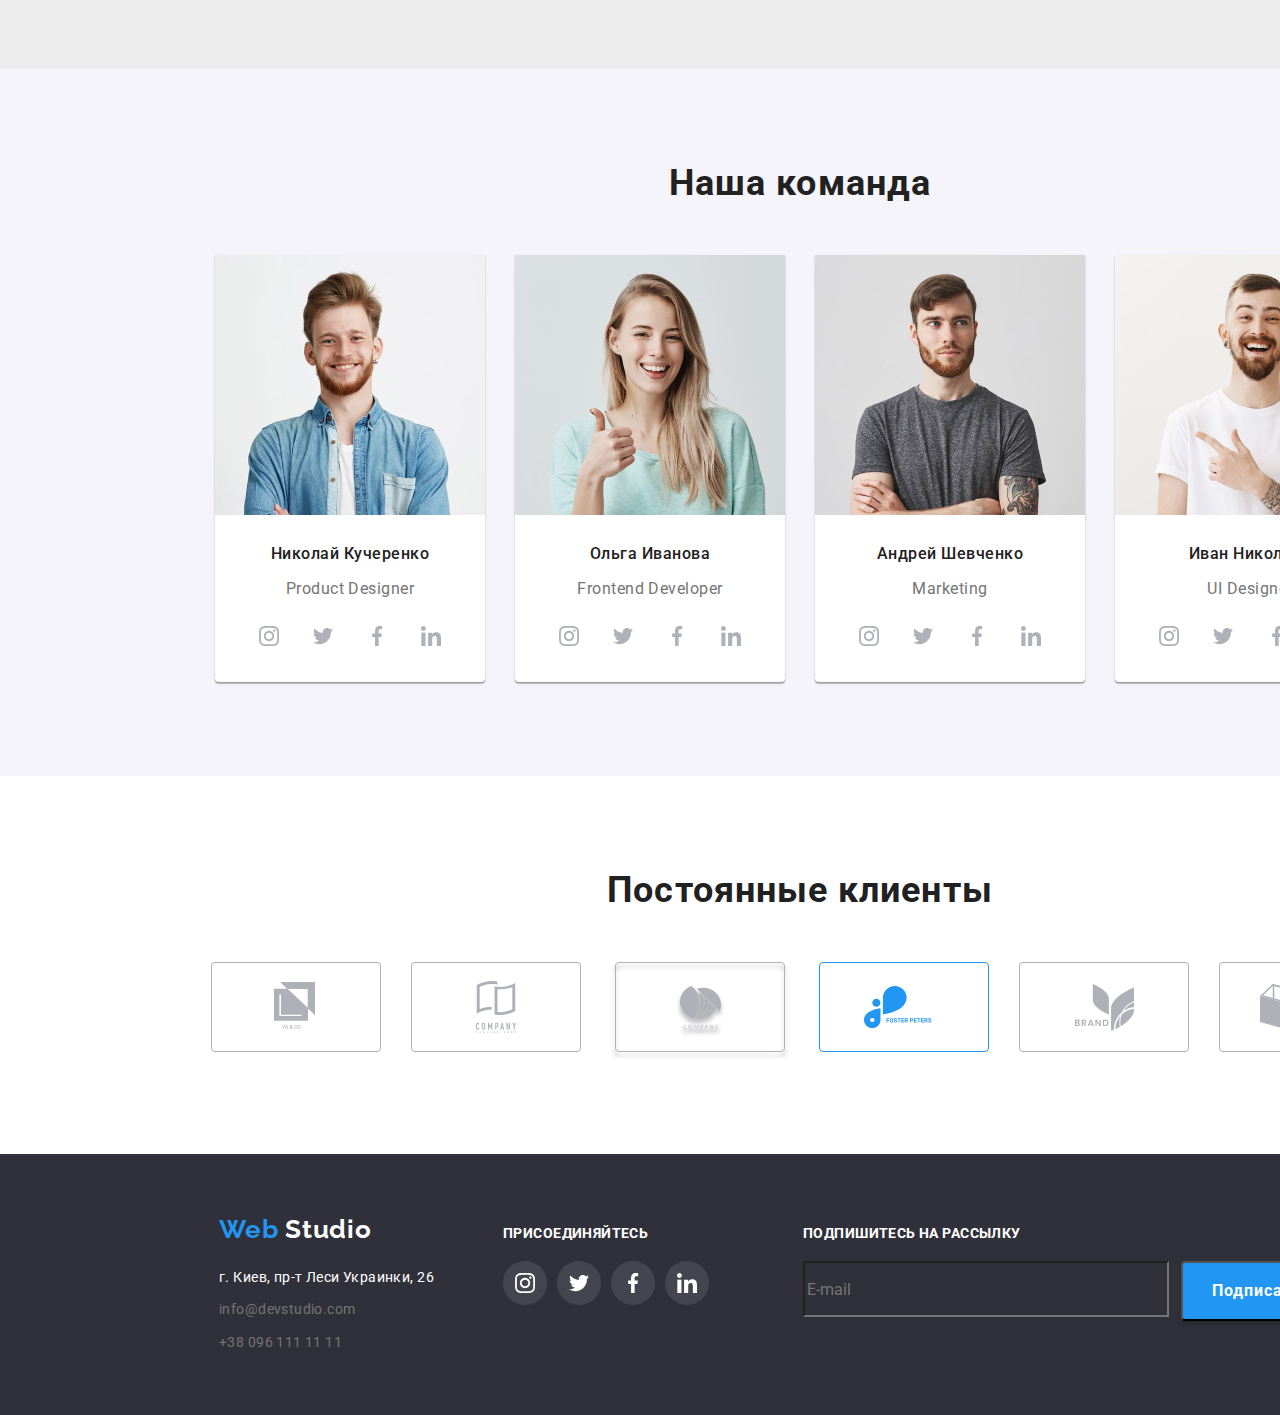
==== commit a8899229: "исправлена разметка отступов и добавлены контейнеры в heder, footer, портфолио" ====
--- a/index.html
+++ b/index.html
@@ -16,11 +16,12 @@
     <div class="wrapper">
     <!-- Оглавление -->
     <header class="header">
-      <nav class="navigation-address">
-        <a class="logo-header link" href="./index.html"
+      <div class="header-section">
+        <nav class="navigation-address">
+          <a class="logo-header link" href="./index.html"
           ><span class="word-blue">Web</span
           > <span class="word-black">Studio</span></a
-        >
+          >
         <ul class="nav-menu">
           <li class="nav-menu-item">
             <a class="nav-menu-link link" href="./index.html">Студия</a>
@@ -35,14 +36,15 @@
       <address class="address-header">
         <img class="img-icon" src="./img/1hero/envelope(hover).svg" alt="конверт" />
         <a class="header-mail link" href="mailto:info@devstudio.com"
-          >info@devstudio.com</a
+        >info@devstudio.com</a
         >
         <img class="img-icon" src="./img/1hero/smartphone.svg" alt="смартфон" />
         <a class="header-tel link" href="tel:+380961111111"
-          >+38 096 111 11 11</a
+        >+38 096 111 11 11</a
         >
       </address>
-    </nav>
+      </nav>
+    </div>
     </header>
     <!-- Главная -->
     <main>
@@ -58,7 +60,7 @@
         <h2 hidden>Особенности</h2>
         <ul class="features-list list">
           <li class="items-features ">
-              <img class="features-list-img" src="./img/2Features/antena1.svg" alt="антена"/>
+              <img class="features-list-img" src="./img/2Features/antena1.svg" alt="антена" width="270" height="120"/>
             <h3 class="features-list-headers">Внимание к деталям</h3>
             <p class="features-description">
               Идейные соображения, а также начало повседневной работы по
@@ -66,7 +68,7 @@
             </p>
           </li>
           <li class="items-features">
-              <img class="features-list-img" src="./img/2Features/clock2.svg" alt="часы" />
+              <img class="features-list-img" src="./img/2Features/clock2.svg" alt="часы" width="270" height="120"/>
             <h3 class="features-list-headers">Пунктуальность</h3>
             <p class="features-description">
               Задача организации, в особенности же рамки и место обучения кадров
@@ -74,7 +76,7 @@
             </p>
           </li>
           <li class="items-features">
-              <img class="features-list-img" src="./img/2Features/vector3.svg" alt="вектор" />
+              <img class="features-list-img" src="./img/2Features/vector3.svg" alt="вектор" width="270" height="120"/>
             <h3 class="features-list-headers">Планирование</h3>
             <p class="features-description">
               Равным образом консультация с широким активом в значительной
@@ -82,7 +84,7 @@
             </p>
           </li>
           <li class="items-features">
-              <img class="features-list-img" src="./img/2Features/astronaut4.svg" alt="космонавт" />
+              <img class="features-list-img" src="./img/2Features/astronaut4.svg" alt="космонавт" width="270" height="120"/>
             <h3 class="features-list-headers">Современные технологии</h3>
             <p class="features-description">
               Значимость этих проблем настолько очевидна, что реализация
@@ -337,6 +339,7 @@
     </main>
     <!-- Подвал -->
     <footer class="footer">
+      <div class="footer-section">
       <div>
         <a class="logo-footer link" href="./index.html"
           ><span class="word-blue">Web</span
@@ -398,6 +401,7 @@
           <li><button class="modal-button-footer"><span class="marginrigth">Подписаться</span><img src="./img/icon.svg" alt="иконка конверта"></button></li>
         </ul>        
       </div>
+    </div>
     </footer>
   </div>
   </body>
--- a/style.css
+++ b/style.css
@@ -1,7 +1,3 @@
-  
-body {
-
-}
 
 .wrapper {
     width: 1600px;
@@ -10,6 +6,11 @@
     margin: 0 auto; 
 }
 
+.section {
+    width: 1170px;
+    margin: auto;
+}
+
 ul {
     list-style: none;
     padding: 0;
@@ -27,16 +28,11 @@
     display: block;
 }
 
-/* Для списков */
-/* .list {
-    display: flex;
-    justify-content: center;
-} */
-
 /* Шапка */
 
-.header {
-    /* display: flex; */
+.header-section {
+    width: 1170px;
+    margin: auto;
 }
 
 .logo-header {
@@ -67,10 +63,6 @@
     display: flex;
     margin-right: auto;
 }
-
-/* .nav-menu-item {
-    display: block;
-} */
 
 .nav-menu-item:not(:last-child) {
     margin-right: 50px;
@@ -172,21 +164,17 @@
 
 .section-features {
     justify-content: center;
-    /* display: flex;
-    justify-content: center; */
     background-color: #ECECEC;
     padding: 94px 0px 47px 0px;
 }
 
-.items-features:not(:last-child) {
+.items-features {
+    width: 270px;
     margin-right: 30px;
 }
 
-.features-list {
-    /* align-items: center; */
-    /* display: flex; */
-    /* justify-content: center; */
-    /* align-items: baseline; */
+.items-features:last-child {
+    margin-right: 0px;
 }
 
 .features-list-img {
@@ -205,7 +193,6 @@
 
 .features-description {
     margin-bottom: 0;
-    /* display: inline-block; */
 }
 
 /* Секция "Чем мы занимаемся" */
@@ -302,7 +289,6 @@
 
 /* Для текста в "Чем мы занимаемся" */
 .work-description {
-    /* display: block; */
     margin: 0;
     padding: 27px 0px;
     text-align: center;
@@ -317,11 +303,17 @@
 /* Подвал */
 
 .footer {
+
+    padding: 60px 0px;
+    background-color: #2F303A;
+}
+
+.footer-section {
     display: flex;
     align-items: baseline;
     justify-content: center;
-    padding: 60px 0px;
-    background-color: #2F303A;
+    width: 1170px;
+    margin: auto;
 }
 
 .logo-footer {
@@ -423,8 +415,6 @@
     margin-right: 10px;
 }
 
-
-
 /* Портфолио */
 
 /* Кнопки фильтра портфолио */
@@ -451,9 +441,12 @@
     color: #FFFFFF;
 }
 
+.portfolio-container {
+    margin: auto;
+}
+
 .main-portfolio {
-    /* ??? */
-    margin: 0px 215px;
+    background-color: #ECECEC;
     padding: 93px 0px 94px 0px;
 }
 
@@ -470,8 +463,11 @@
     margin-right: 0;
 }
 
+.main-list-item {
+    padding-left: 24px;
+}
+
 .main-list-header {
-    margin-top: 0;
     font-weight: bold;
     font-size: 18px;
     line-height: 2.00;
@@ -490,5 +486,3 @@
 .item-img {
     margin-bottom: 20px;
 }
-
-/*  */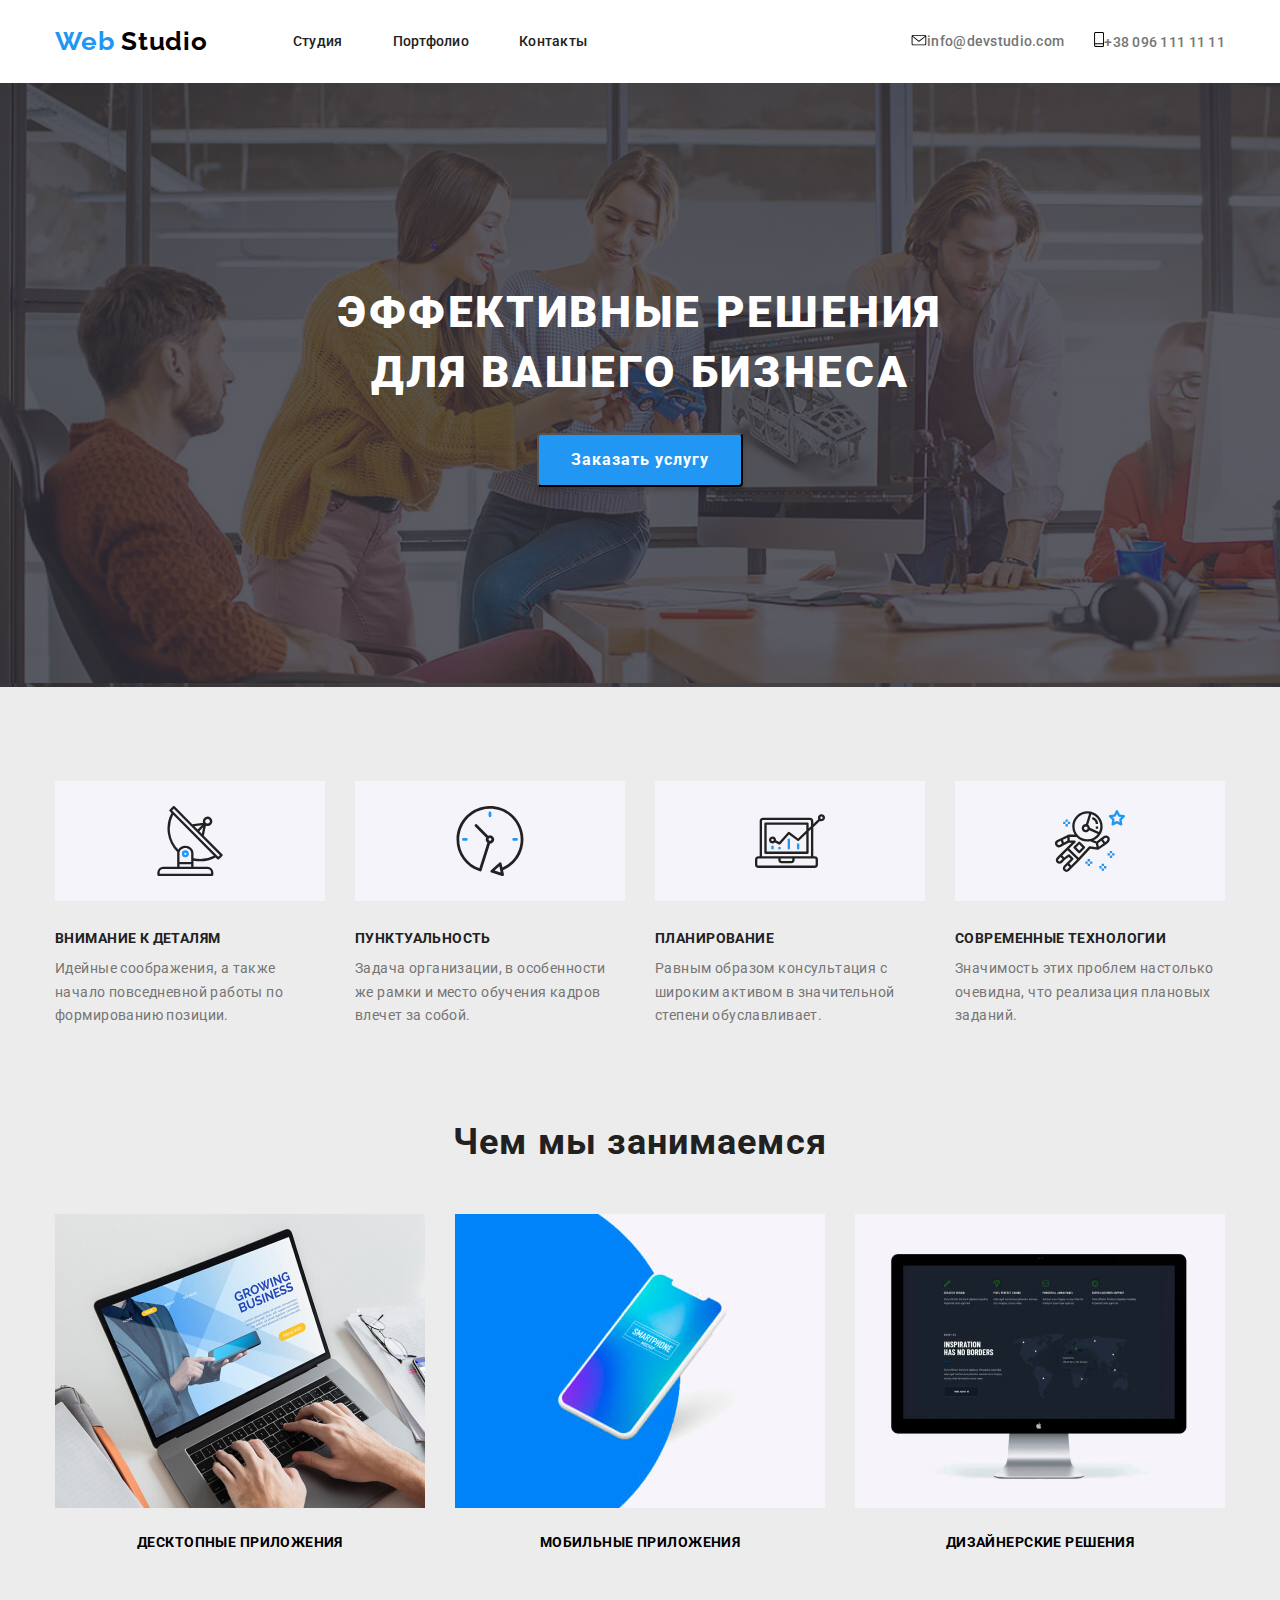
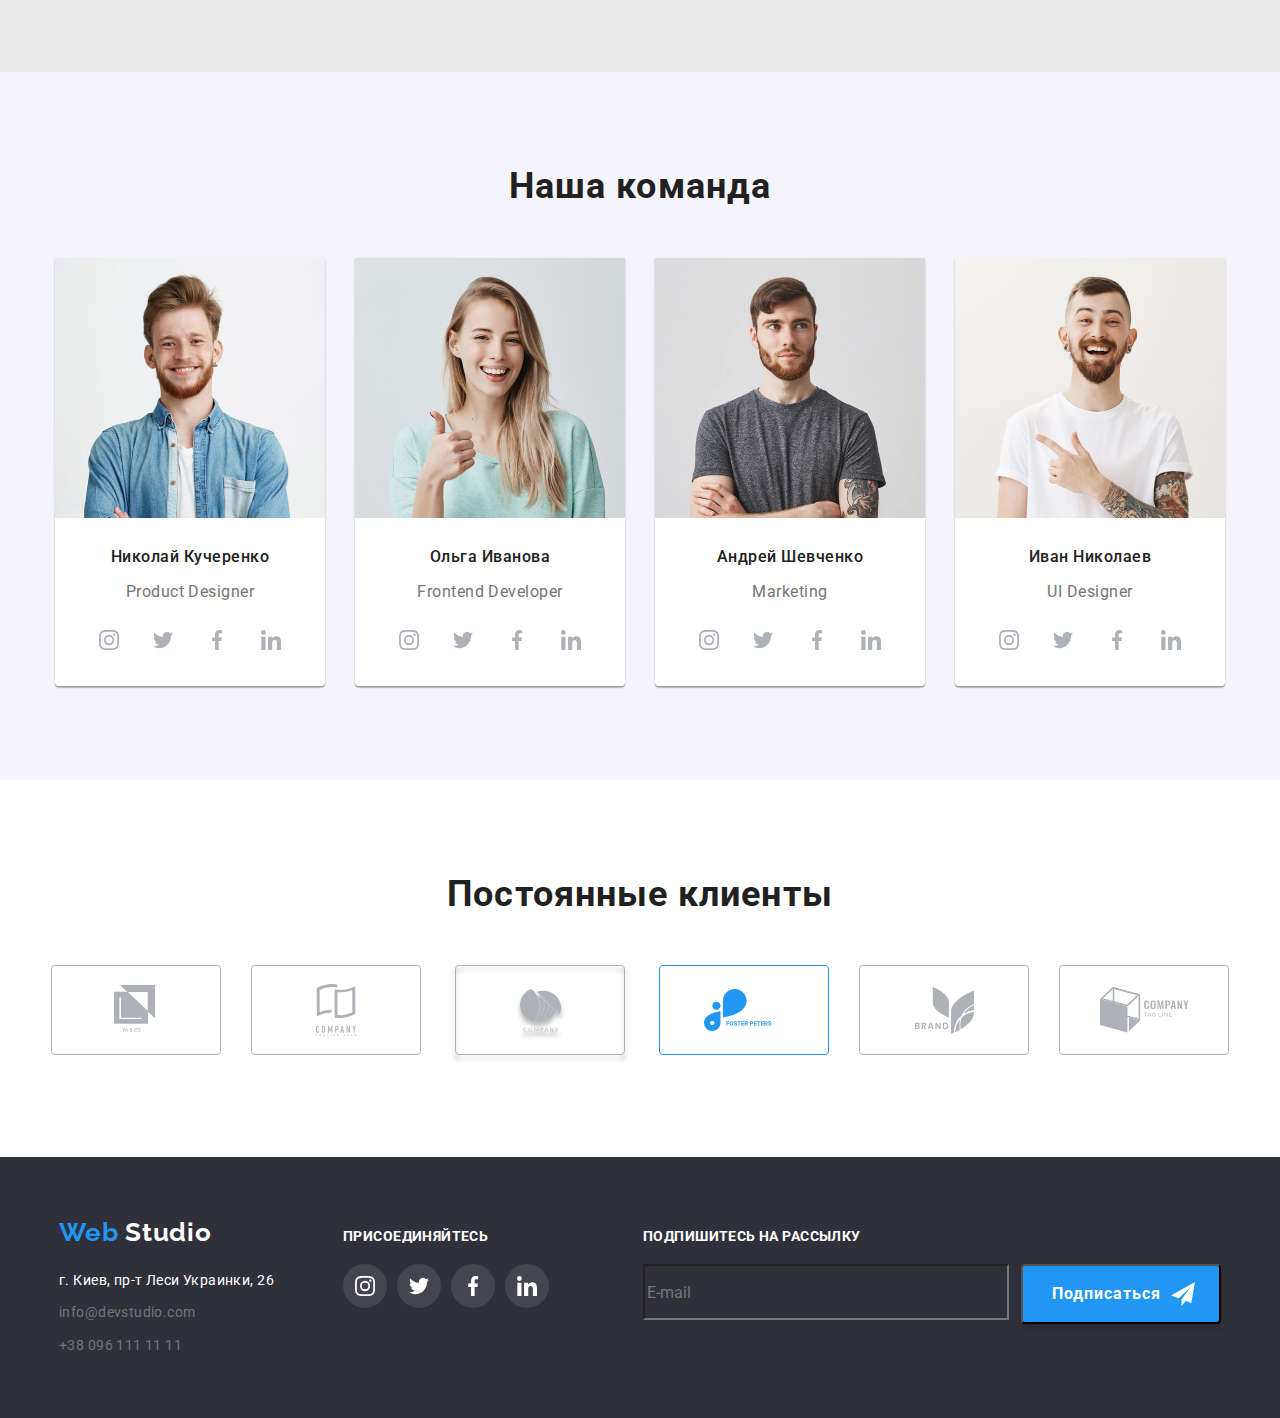
==== commit 491e9623: "..." ====
--- a/index.html
+++ b/index.html
@@ -34,14 +34,17 @@
           </li>
         </ul>
       <address class="address-header">
-        <img class="img-icon" src="./img/1hero/envelope(hover).svg" alt="конверт" />
-        <a class="header-mail link" href="mailto:info@devstudio.com"
-        >info@devstudio.com</a
-        >
-        <img class="img-icon" src="./img/1hero/smartphone.svg" alt="смартфон" />
-        <a class="header-tel link" href="tel:+380961111111"
-        >+38 096 111 11 11</a
-        >
+
+        <!-- <img class="img-icon" src="./img/1hero/envelope(hover).svg" alt="конверт" /> -->
+        <a class="header-mail link" href="mailto:info@devstudio.com">
+        <svg class="img-icon" widht="16" height="11" viewBox="0 0 16 11">
+          <use href="./sprite.svg#icon-envelopehover"></use>
+        </svg>info@devstudio.com</a>
+        <!-- <img class="img-icon" src="./img/1hero/smartphone.svg" alt="смартфон" /> -->
+        <a class="header-tel link" href="tel:+380961111111">        
+        <svg class="img-icon" widht="10" height="15" viewBox="0 0 10 15">
+          <use href="./sprite.svg#icon-smartphone"></use>
+        </svg>+38 096 111 11 11</a>
       </address>
       </nav>
     </div>
@@ -49,18 +52,25 @@
     <!-- Главная -->
     <main>
       <!-- HERO секция -->
-      <section class="hero-section">
+      <section class="hero-section" >
+        <div class="section">
           <h1 class="main-header">
             Эффективные решения<br />для вашего бизнеса
           </h1>
           <button class="modal-button">Заказать услугу</button>
+        </div>
       </section>
       <!-- Cекция "Особенности" -->
       <section class="section-features">
+        <div class="section">
         <h2 hidden>Особенности</h2>
         <ul class="features-list list">
           <li class="items-features ">
-              <img class="features-list-img" src="./img/2Features/antena1.svg" alt="антена" width="270" height="120"/>
+            <div class="features-img-background">
+              <svg class="features-img" widht="70" height="70">
+                <use href="./sprite.svg#icon-antenna"></use>
+              </svg>
+            </div>
             <h3 class="features-list-headers">Внимание к деталям</h3>
             <p class="features-description">
               Идейные соображения, а также начало повседневной работы по
@@ -68,7 +78,11 @@
             </p>
           </li>
           <li class="items-features">
-              <img class="features-list-img" src="./img/2Features/clock2.svg" alt="часы" width="270" height="120"/>
+            <div class="features-img-background">
+              <svg class="features-img" widht="70" height="70">
+                <use href="./sprite.svg#icon-clock"></use>
+              </svg>
+            </div>
             <h3 class="features-list-headers">Пунктуальность</h3>
             <p class="features-description">
               Задача организации, в особенности же рамки и место обучения кадров
@@ -76,7 +90,11 @@
             </p>
           </li>
           <li class="items-features">
-              <img class="features-list-img" src="./img/2Features/vector3.svg" alt="вектор" width="270" height="120"/>
+            <div class="features-img-background">
+              <svg class="features-img" widht="70" height="70">
+                <use href="./sprite.svg#icon-diagram"></use>
+              </svg>
+            </div>
             <h3 class="features-list-headers">Планирование</h3>
             <p class="features-description">
               Равным образом консультация с широким активом в значительной
@@ -84,7 +102,11 @@
             </p>
           </li>
           <li class="items-features">
-              <img class="features-list-img" src="./img/2Features/astronaut4.svg" alt="космонавт" width="270" height="120"/>
+            <div class="features-img-background">
+              <svg class="features-img" widht="70" height="70">
+                <use href="./sprite.svg#icon-astronaut"></use>
+              </svg>
+            </div>
             <h3 class="features-list-headers">Современные технологии</h3>
             <p class="features-description">
               Значимость этих проблем настолько очевидна, что реализация
@@ -92,14 +114,16 @@
             </p>
           </li>
         </ul>
+        </div>
       </section>
       <!-- Секция "Чем мы занимаемся" -->
       <section class="section-work">
+        <div class="section">
         <h2 class="chapter">Чем мы занимаемся</h2>
         <ul class="work-list list">
           <li class="items-work">
             <img
-              src="./img/3What_are_we_doing/1.png"
+              src="./img/3What_are_we_doing/1.jpg"
               alt="Десктоп"
               width="370"
               height="294"
@@ -108,7 +132,7 @@
           </li>
           <li class="items-work">
             <img
-              src="./img/3What_are_we_doing/2.png"
+              src="./img/3What_are_we_doing/2.jpg"
               alt="Мобильный"
               width="370"
               height="294"
@@ -117,7 +141,7 @@
           </li>
           <li class="items-work">
             <img
-              src="./img/3What_are_we_doing/3.png"
+              src="./img/3What_are_we_doing/3.jpg"
               alt="Дизайн"
               width="370"
               height="294"
@@ -125,9 +149,11 @@
             <p class="work-description">Дизайнерские решения</p>
           </li>
         </ul>
+        </div>
       </section>
       <!-- Секция "Наша команда" -->
       <section class="section-our-team">
+        <div class="section">
         <h2 class="chapter">Наша команда</h2>
         <ul class="our-team-list list">
           <li class="items-our">
@@ -174,7 +200,7 @@
           </li>
           <li class="items-our">
             <img class="img-team-member"
-              src="./img/4Our_team/Olga.png"
+              src="./img/4Our_team/Olga.jpg"
               alt="Ольга"
               width="270"
               height="260"
@@ -216,7 +242,7 @@
           </li>
           <li class="items-our">
             <img class="img-team-member"
-              src="./img/4Our_team/Andrew.png"
+              src="./img/4Our_team/Andrew.jpg"
               alt="Андрей"
               width="270"
               height="260"
@@ -258,7 +284,7 @@
           </li>
           <li class="items-our">
             <img class="img-team-member"
-              src="./img/4Our_team/Ivan.png"
+              src="./img/4Our_team/Ivan.jpg"
               alt="Иван"
               width="270"
               height="260"
@@ -299,9 +325,11 @@
             </ul>
           </li>
         </ul>
+        </div>
       </section>
       <!-- Секция "Постоянные клиенты" -->
       <section class="sections-customers">
+        <div class="section">
         <h2 class="chapter">Постоянные клиенты</h2>
         <ul class="customer-list list">
           <li class="items-customer">
@@ -335,6 +363,7 @@
             /></a>
           </li>
         </ul>
+        </div>
       </section>
     </main>
     <!-- Подвал -->
--- a/style.css
+++ b/style.css
@@ -1,14 +1,17 @@
 
 .wrapper {
-    width: 1600px;
+    max-width: 1600px;
     background-color: #FFFFFF;
     font-family: 'Roboto', sans-serif;
     margin: 0 auto; 
 }
 
 .section {
-    width: 1170px;
-    margin: auto;
+    width: 1200px;
+    padding-left: 15px;
+    padding-right: 15px;
+    margin-left: auto;
+    margin-right: auto;
 }
 
 ul {
@@ -16,7 +19,7 @@
     padding: 0;
     margin: 0;
     display: flex;
-    justify-content: center;  
+    justify-content: center;
 }
 
 h3,
@@ -31,8 +34,11 @@
 /* Шапка */
 
 .header-section {
-    width: 1170px;
-    margin: auto;
+    width: 1200px;
+    padding-left: 15px;
+    padding-right: 15px;
+    margin-left: auto;
+    margin-right: auto;
 }
 
 .logo-header {
@@ -57,11 +63,20 @@
 .navigation-address {
     display: flex;
     align-items: center;
+    padding-left: 15px;
+    padding-right: 15px;
 }
 
 .nav-menu {
     display: flex;
     margin-right: auto;
+    justify-content: center;
+    position: relative;
+}
+
+
+.nav-menu-item {
+    position: relative;
 }
 
 .nav-menu-item:not(:last-child) {
@@ -69,7 +84,20 @@
 }
 
 .nav-menu-link {
-    padding: 32px 0px 32px 0px; 
+    padding: 32px 0px 32px 0px;    
+}
+
+.nav-menu-link:hover::after {
+    position: absolute;
+    display: block;
+    background: #2196F3;    
+    width: 100%;
+    height: 4px;
+    content: "";
+    margin-left: auto;
+    margin-right: auto;
+    border-radius: 2px;
+    margin-top: 28px;
 }
 
 .address-header {
@@ -86,6 +114,10 @@
 
 .header-tel {
     padding: 32px 0px 32px 0px;    
+}
+
+.img-icon:hover {
+    fill: #2196F3;
 }
 
 .img-icon:not(:last-child) {
@@ -120,7 +152,6 @@
 .header-mail:focus,
 .header-tel:hover,
 .header-tel:focus {
-
     color:#2196F3;
 }
 
@@ -129,10 +160,18 @@
 /* HERO секция */
 
 .hero-section {
+    max-width: 1600px;
     padding: 200px 0px 200px 0px;
     text-align: center;
-    /* временный фон */
-    background-image: url(./img/1hero/img\ overlay.png);
+    margin-left: auto;
+    margin-right: auto;
+    block-size: cover;
+    background-image: linear-gradient(
+        to right,
+        rgba(47, 48, 58, 0.8),
+        rgba(47, 48, 58, 0.8)
+        ),
+    url("./img/1hero/Headerimg.jpg");
 }
 
 .main-header {
@@ -148,10 +187,12 @@
 
 .modal-button {
     padding: 10px 32px 10px 32px;
+    font-family: 'Roboto', sans-serif;
     font-weight: bold;
     font-size: 16px;
-    line-height: 1.87;
+    line-height: 30px;
     letter-spacing: 0.06em;
+    text-align: center;
     color: #FFFFFF;
     background: #2196F3;
     box-shadow: 0px 4px 4px rgba(0, 0, 0, 0.15);
@@ -169,7 +210,7 @@
 }
 
 .items-features {
-    width: 270px;
+    max-width: 270px;
     margin-right: 30px;
 }
 
@@ -179,6 +220,22 @@
 
 .features-list-img {
     margin-bottom: 30px;
+}
+
+.features-img-background {
+    margin-bottom: 30px;
+    background-color: #F5F4FA;
+    position: relative;
+    width: 270px;
+    height: 120px;
+}
+
+.features-img {
+    position: absolute;
+    top: 50%;
+    left: 50%;
+    transform: translate(-50%,-50%);
+    display: inline-block;
 }
 
 .features-list-headers {
@@ -312,8 +369,11 @@
     display: flex;
     align-items: baseline;
     justify-content: center;
-    width: 1170px;
-    margin: auto;
+    width: 1200px;
+    padding-left: 15px;
+    padding-right: 15px;
+    margin-right: auto;
+    margin-left: auto;
 }
 
 .logo-footer {
@@ -428,6 +488,7 @@
 }
 
 .filter-list-button {
+    height: 38px;
     font-weight: 500;
     font-size: 16px;
     line-height: 1.62;
@@ -448,6 +509,14 @@
 .main-portfolio {
     background-color: #ECECEC;
     padding: 93px 0px 94px 0px;
+}
+
+.main-section {
+    width: 1200px;
+    padding-left: 15px;
+    padding-right: 15px;
+    margin-left: auto;
+    margin-right: auto;
 }
 
 .main-list-portfolio {
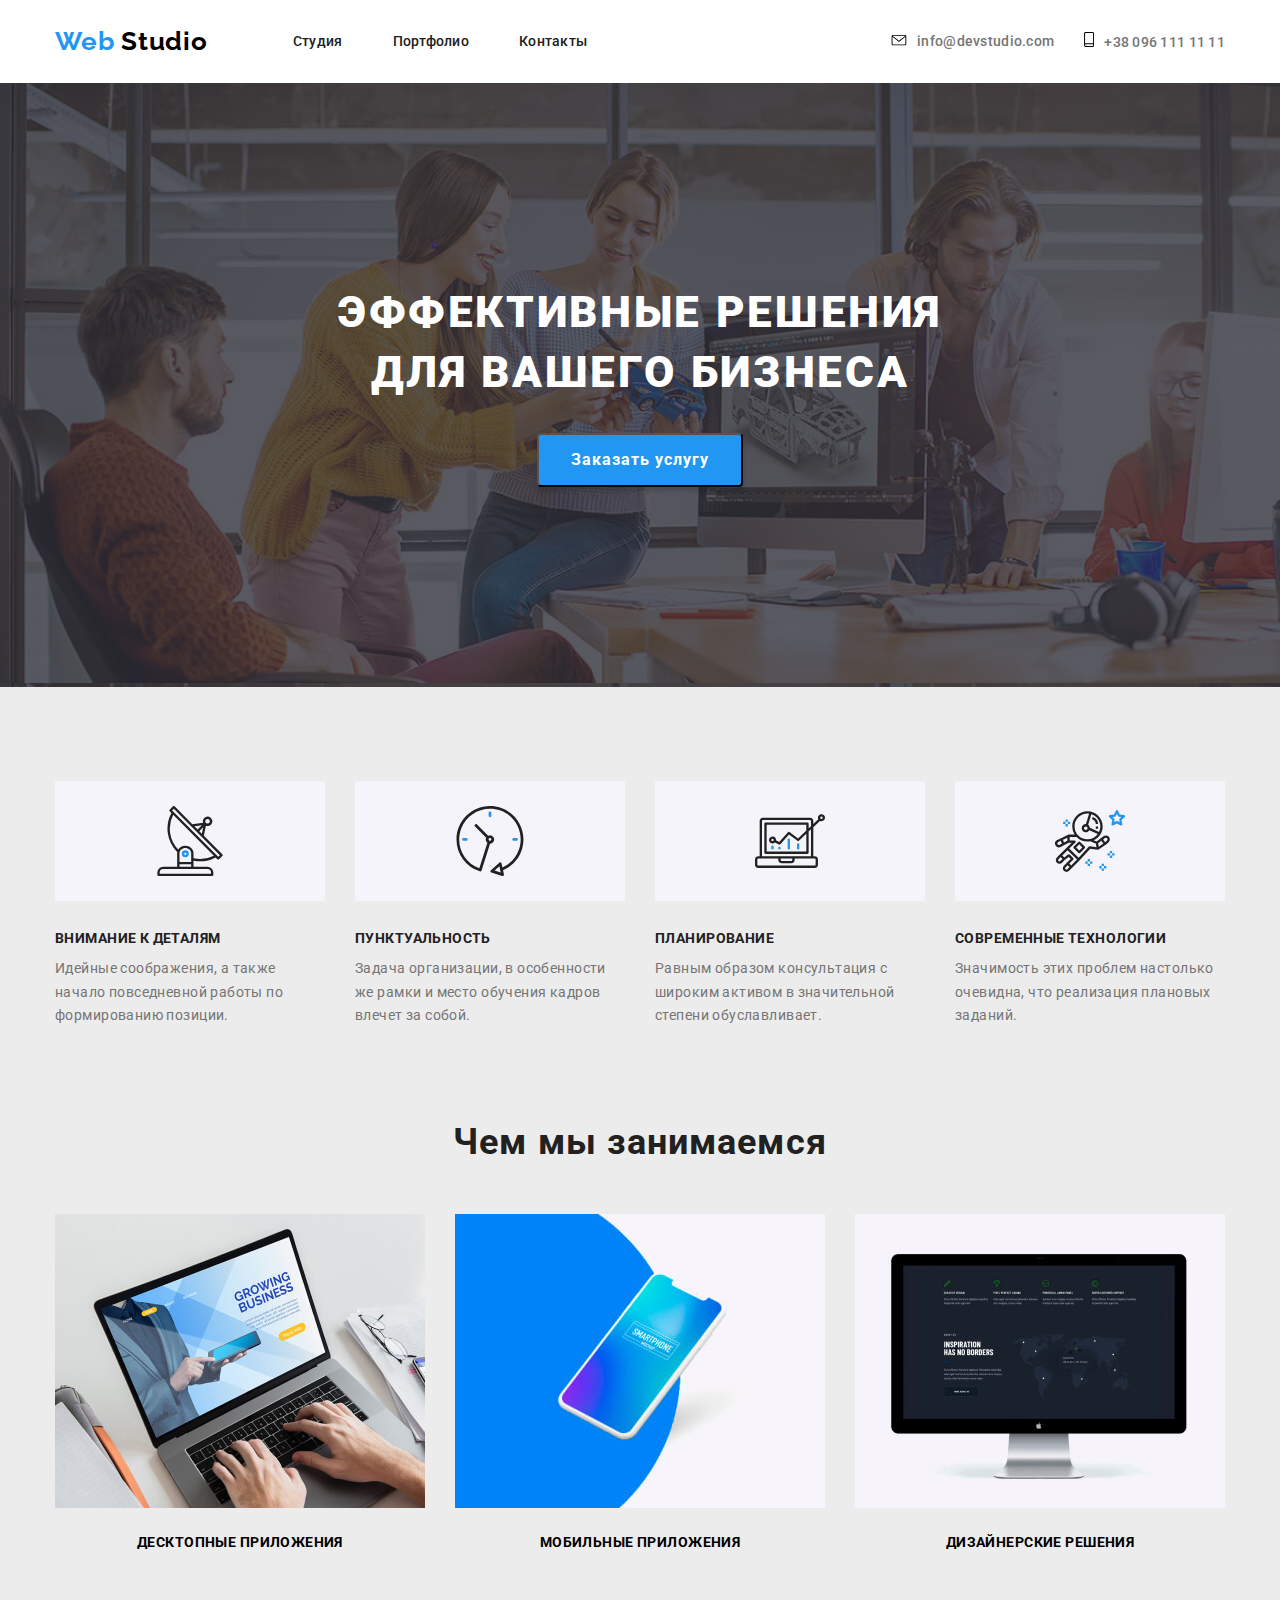
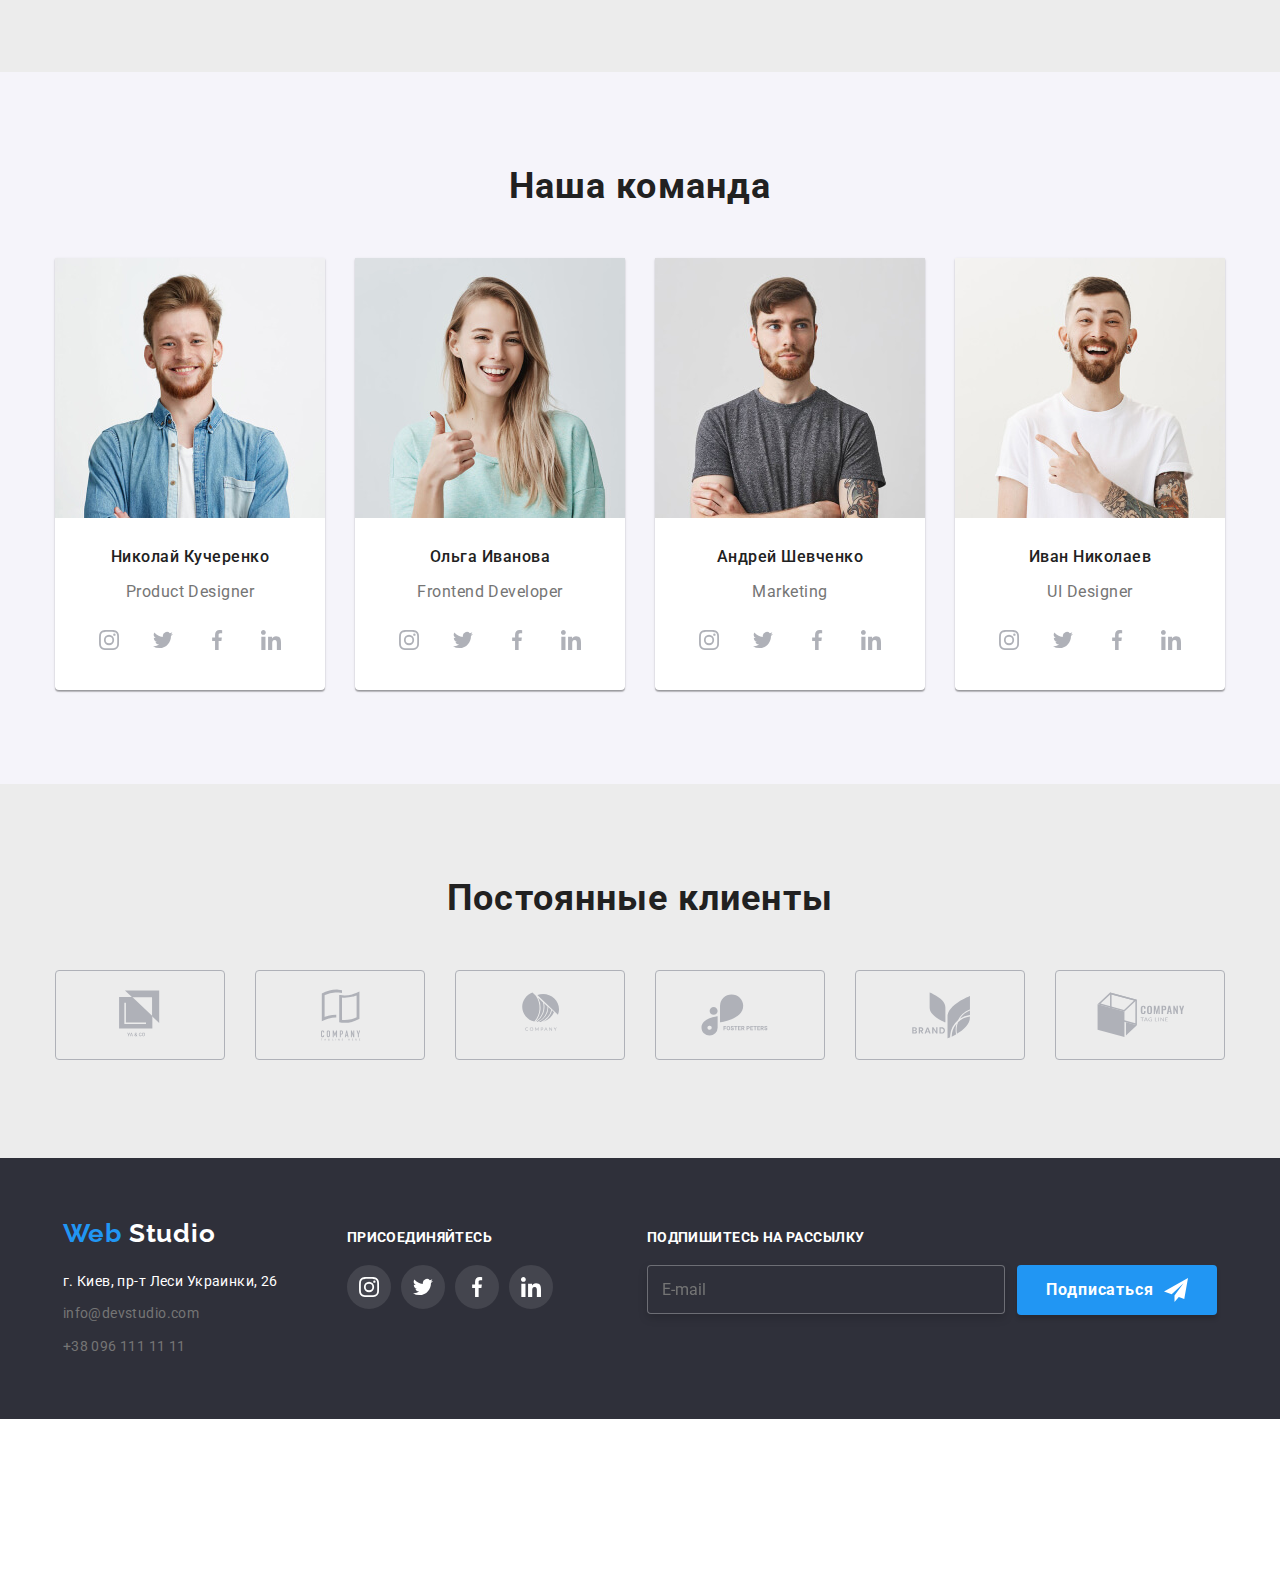
==== commit a7858636: "соцсети" ====
--- a/index.html
+++ b/index.html
@@ -34,15 +34,12 @@
           </li>
         </ul>
       <address class="address-header">
-
-        <!-- <img class="img-icon" src="./img/1hero/envelope(hover).svg" alt="конверт" /> -->
         <a class="header-mail link" href="mailto:info@devstudio.com">
-        <svg class="img-icon" widht="16" height="11" viewBox="0 0 16 11">
+        <svg class="img-icon" width="16" height="11">
           <use href="./sprite.svg#icon-envelopehover"></use>
         </svg>info@devstudio.com</a>
-        <!-- <img class="img-icon" src="./img/1hero/smartphone.svg" alt="смартфон" /> -->
         <a class="header-tel link" href="tel:+380961111111">        
-        <svg class="img-icon" widht="10" height="15" viewBox="0 0 10 15">
+        <svg class="img-icon" width="10" height="15">
           <use href="./sprite.svg#icon-smartphone"></use>
         </svg>+38 096 111 11 11</a>
       </address>
@@ -166,35 +163,25 @@
             <h3 class="name">Николай Кучеренко</h3>
             <p class="occupation-description" lang="en">Product Designer</p>
             <ul class="team-member">
-              <li class="img-icon">
-                <a
+              <li class="svg-icon">
+                <a class="social-networks-link"
                   href="https://www.instagram.com/"
                   aria-label="иконка интстаграм"
-                  ><img
-                    src="./img/4Our_team/logosocialresourses/instagram.svg"
-                    alt="иконка интстаграм"
-                /></a>
-              </li>
-              <li class="img-icon">
-                <a href="https://twitter.com/" aria-label="иконка твитер"
-                  ><img
-                    src="./img/4Our_team/logosocialresourses/twitter.svg"
-                    alt="иконка твитер"
-                /></a>
-              </li>
-              <li class="img-icon">
-                <a href="https://www.facebook.com/" aria-label="иконка фейсбук"
-                  ><img
-                    src="./img/4Our_team/logosocialresourses/facebook.svg"
-                    alt="иконка фейсбук"
-                /></a>
-              </li>
-              <li class="img-icon">
-                <a href="https://www.linkedin.com/" aria-label="иконка линкедин"
-                  ><img
-                    src="./img/4Our_team/logosocialresourses/linkedin.svg"
-                    alt="иконка линкедин"
-                /></a>
+                  ><svg class="social-networks-svg" width="44" height="44"><use href="./sprite.svg#icon-instagram"></use></svg></a>
+              </li>
+              <li class="svg-icon">
+                <a class="social-networks-link" 
+                href="https://twitter.com/" 
+                aria-label="иконка твитер"
+                  ><svg class="social-networks-svg" width="44" height="44"><use href="./sprite.svg#icon-twitter"></use></svg></a>
+              </li>
+              <li class="svg-icon">
+                <a class="social-networks-link" href="https://www.facebook.com/" aria-label="иконка фейсбук"
+                  ><svg class="social-networks-svg" width="44" height="44"><use href="./sprite.svg#icon-facebook"></use></svg></a>
+              </li>
+              <li class="svg-icon">
+                <a class="social-networks-link" href="https://www.linkedin.com/" aria-label="иконка линкедин"
+                  ><svg class="social-networks-svg" width="44" height="44"><use href="./sprite.svg#icon-linkedin"></use></svg></a>
               </li>
             </ul>
           </li>
@@ -208,35 +195,23 @@
             <h3 class="name">Ольга Иванова</h3>
             <p class="occupation-description" lang="en">Frontend Developer</p>
             <ul class="team-member">
-              <li class="img-icon">
-                <a
+              <li class="svg-icon">
+                <a class="social-networks-link"
                   href="https://www.instagram.com/"
                   aria-label="иконка интстаграм"
-                  ><img
-                    src="./img/4Our_team/logosocialresourses/instagram.svg"
-                    alt="иконка интстаграм"
-                /></a>
-              </li>
-              <li class="img-icon">
-                <a href="https://twitter.com/" aria-label="иконка твитер"
-                  ><img
-                    src="./img/4Our_team/logosocialresourses/twitter.svg"
-                    alt="иконка твитер"
-                /></a>
-              </li>
-              <li class="img-icon">
-                <a href="https://www.facebook.com/" aria-label="иконка фейсбук"
-                  ><img
-                    src="./img/4Our_team/logosocialresourses/facebook.svg"
-                    alt="иконка фейсбук"
-                /></a>
-              </li>
-              <li class="img-icon">
-                <a href="https://www.linkedin.com/" aria-label="иконка линкедин"
-                  ><img
-                    src="./img/4Our_team/logosocialresourses/linkedin.svg"
-                    alt="иконка линкедин"
-                /></a>
+                  ><svg class="social-networks-svg" width="44" height="44"><use href="./sprite.svg#icon-instagram"></use></svg></a>
+              </li>
+              <li class="svg-icon">
+                <a class="social-networks-link" href="https://twitter.com/" aria-label="иконка твитер"
+                  ><svg class="social-networks-svg" width="44" height="44"><use href="./sprite.svg#icon-twitter"></use></svg></a>
+              </li>
+              <li class="svg-icon">
+                <a class="social-networks-link" href="https://www.facebook.com/" aria-label="иконка фейсбук"
+                  ><svg class="social-networks-svg" width="44" height="44"><use href="./sprite.svg#icon-facebook"></use></svg></a>
+              </li>
+              <li class="svg-icon">
+                <a class="social-networks-link" href="https://www.linkedin.com/" aria-label="иконка линкедин"
+                  ><svg class="social-networks-svg" width="44" height="44"><use href="./sprite.svg#icon-linkedin"></use></svg></a>
               </li>
             </ul>
           </li>
@@ -250,35 +225,23 @@
             <h3 class="name">Андрей Шевченко</h3>
             <p class="occupation-description" lang="en">Marketing</p>
             <ul class="team-member">
-              <li class="img-icon">
-                <a
+              <li class="svg-icon">
+                <a class="social-networks-link"
                   href="https://www.instagram.com/"
                   aria-label="иконка интстаграм"
-                  ><img
-                    src="./img/4Our_team/logosocialresourses/instagram.svg"
-                    alt="иконка интстаграм"
-                /></a>
-              </li>
-              <li class="img-icon">
-                <a href="https://twitter.com/" aria-label="иконка твитер"
-                  ><img
-                    src="./img/4Our_team/logosocialresourses/twitter.svg"
-                    alt="иконка твитер"
-                /></a>
-              </li>
-              <li class="img-icon">
-                <a href="https://www.facebook.com/" aria-label="иконка фейсбук"
-                  ><img
-                    src="./img/4Our_team/logosocialresourses/facebook.svg"
-                    alt="иконка фейсбук"
-                /></a>
-              </li>
-              <li class="img-icon">
-                <a href="https://www.linkedin.com/" aria-label="иконка линкедин"
-                  ><img
-                    src="./img/4Our_team/logosocialresourses/linkedin.svg"
-                    alt="иконка линкедин"
-                /></a>
+                  ><svg class="social-networks-svg" width="44" height="44"><use href="./sprite.svg#icon-instagram"></use></svg></a>
+              </li>
+              <li class="svg-icon">
+                <a class="social-networks-link" href="https://twitter.com/" aria-label="иконка твитер"
+                  ><svg class="social-networks-svg" width="44" height="44"><use href="./sprite.svg#icon-twitter"></use></svg></a>
+              </li>
+              <li class="svg-icon">
+                <a class="social-networks-link" href="https://www.facebook.com/" aria-label="иконка фейсбук"
+                  ><svg class="social-networks-svg" width="44" height="44"><use href="./sprite.svg#icon-facebook"></use></svg></a>
+              </li>
+              <li class="svg-icon">
+                <a class="social-networks-link" href="https://www.linkedin.com/" aria-label="иконка линкедин"
+                  ><svg class="social-networks-svg" width="44" height="44"><use href="./sprite.svg#icon-linkedin"></use></svg></a>
               </li>
             </ul>
           </li>
@@ -292,35 +255,23 @@
             <h3 class="name">Иван Николаев</h3>
             <p class="occupation-description" lang="en">UI Designer</p>
             <ul class="team-member">
-              <li class="img-icon">
-                <a
+              <li class="svg-icon">
+                <a class="social-networks-link"
                   href="https://www.instagram.com/"
                   aria-label="иконка интстаграм"
-                  ><img
-                    src="./img/4Our_team/logosocialresourses/instagram.svg"
-                    alt="иконка интстаграм"
-                /></a>
-              </li>
-              <li class="img-icon">
-                <a href="https://twitter.com/" aria-label="иконка твитер"
-                  ><img
-                    src="./img/4Our_team/logosocialresourses/twitter.svg"
-                    alt="иконка твитер"
-                /></a>
-              </li>
-              <li class="img-icon">
-                <a href="https://www.facebook.com/" aria-label="иконка фейсбук"
-                  ><img
-                    src="./img/4Our_team/logosocialresourses/facebook.svg"
-                    alt="иконка фейсбук"
-                /></a>
-              </li>
-              <li class="img-icon">
-                <a href="https://www.linkedin.com/" aria-label="иконка линкедин"
-                  ><img
-                    src="./img/4Our_team/logosocialresourses/linkedin.svg"
-                    alt="иконка линкедин"
-                /></a>
+                  ><svg class="social-networks-svg" width="44" height="44"><use href="./sprite.svg#icon-instagram"></use></svg></a>
+              </li>
+              <li class="svg-icon">
+                <a class="social-networks-link" href="https://twitter.com/" aria-label="иконка твитер"
+                  ><svg class="social-networks-svg" width="44" height="44"><use href="./sprite.svg#icon-twitter"></use></svg></a>
+              </li>
+              <li class="svg-icon">
+                <a class="social-networks-link" href="https://www.facebook.com/" aria-label="иконка фейсбук"
+                  ><svg class="social-networks-svg" width="44" height="44"><use href="./sprite.svg#icon-facebook"></use></svg></a>
+              </li>
+              <li class="svg-icon">
+                <a class="social-networks-link" href="https://www.linkedin.com/" aria-label="иконка линкедин"
+                  ><svg class="social-networks-svg" width="44" height="44"><use href="./sprite.svg#icon-linkedin"></use></svg></a>
               </li>
             </ul>
           </li>
@@ -334,33 +285,27 @@
         <ul class="customer-list list">
           <li class="items-customer">
             <a href="#"
-              ><img src="./img/5Regular_customers/Client1.svg" alt="логобрэнд1"
-            /></a>
-          </li>
-          <li class="items-customer">
-            <a href="#"
-              ><img src="./img/5Regular_customers/Client2.svg" alt="логобрэнд2"
-            /></a>
-          </li>
-          <li class="items-customer">
-            <a href="#"
-              ><img src="./img/5Regular_customers/Client3.svg" alt="логобрэнд3"
-            /></a>
-          </li>
-          <li class="items-customer">
-            <a href="#"
-              ><img src="./img/5Regular_customers/Client4.svg" alt="логобрэнд4"
-            /></a>
-          </li>
-          <li class="items-customer">
-            <a href="#"
-              ><img src="./img/5Regular_customers/Client5.svg" alt="логобрэнд5"
-            /></a>
-          </li>
-          <li class="items-customer">
-            <a href="#"
-              ><img src="./img/5Regular_customers/Client6.svg" alt="логобрэнд6"
-            /></a>
+              ><svg class="items-customer-logo" width="170" height="90"><use href="./sprite.svg#icon-Client1"></use></svg></a>
+          </li>
+          <li class="items-customer">
+            <a href="#"
+              ><svg class="items-customer-logo" width="170" height="90"><use href="./sprite.svg#icon-Client2"></use></svg></a>
+          </li>
+          <li class="items-customer">
+            <a href="#"
+              ><svg class="items-customer-logo" width="170" height="90"><use href="./sprite.svg#icon-Client3"></use></svg></a>
+          </li>
+          <li class="items-customer">
+            <a href="#"
+              ><svg class="items-customer-logo" width="170" height="90"><use href="./sprite.svg#icon-Client4"></use></svg></a>
+          </li>
+          <li class="items-customer">
+            <a href="#"
+              ><svg class="items-customer-logo" width="170" height="90"><use href="./sprite.svg#icon-Client5"></use></svg></a>
+          </li>
+          <li class="items-customer">
+            <a href="#"
+              ><svg class="items-customer-logo" width="170" height="90"><use href="./sprite.svg#icon-Client6"></use></svg></a>
           </li>
         </ul>
         </div>
@@ -369,7 +314,7 @@
     <!-- Подвал -->
     <footer class="footer">
       <div class="footer-section">
-      <div>
+      <div class="footer-adress-container">
         <a class="logo-footer link" href="./index.html"
           ><span class="word-blue">Web</span
           > <span class="word-white">Studio</span></a
@@ -390,44 +335,32 @@
           </ul>
         </address>
       </div>
-      <div>
+      <div class="join-in-container">
         <b class="join-in">присоединяйтесь</b>
         <ul class="social-networks">
-          <li class="footer-social-networks">
-            <a href="https://www.instagram.com/" aria-label="иконка интстаграм"
-              ><img
-                src="./img/4Our_team/logosocialresourses/instagramwhite.svg"
-                alt="иконка интстаграм"
-            /></a>
-          </li>
-          <li class="footer-social-networks">
-            <a href="https://twitter.com/" aria-label="иконка твитер"
-              ><img
-                src="./img/4Our_team/logosocialresourses/twitterwhite.svg"
-                alt="иконка твитер"
-            /></a>
-          </li>
-          <li class="footer-social-networks">
-            <a href="https://www.facebook.com/" aria-label="иконка фейсбук"
-              ><img
-                src="./img/4Our_team/logosocialresourses/facebookwhite.svg"
-                alt="иконка фейсбук"
-            /></a>
-          </li>
-          <li class="footer-social-networks">
-            <a href="https://www.linkedin.com/" aria-label="иконка линкедин"
-              ><img
-                src="./img/4Our_team/logosocialresourses/linkedinwhite.svg"
-                alt="иконка линкедин"
-            /></a>
+          <li class="svg-icon">
+            <a class="" href="https://www.instagram.com/" aria-label="иконка интстаграм"
+              ><svg class="" width="44" height="44"><use href="./sprite.svg#icon-instagramwhite"></use></svg></a>
+          </li>
+          <li class="svg-icon">
+            <a class="" href="https://twitter.com/" aria-label="иконка твитер"
+              ><svg class="" width="44" height="44"><use href="./sprite.svg#icon-twitterwhite"></use></svg></a>
+          </li>
+          <li class="svg-icon">
+            <a class="" href="https://www.facebook.com/" aria-label="иконка фейсбук"
+              ><svg class="" width="44" height="44"><use href="./sprite.svg#icon-facebookwhite"></use></svg></a>
+          </li>
+          <li class="svg-icon">
+            <a class="" href="https://www.linkedin.com/" aria-label="иконка линкедин"
+              ><svg class="" width="44" height="44"><use href="./sprite.svg#icon-linkedinwhite"></use></svg></a>
           </li>
         </ul>
       </div>
       <div>
         <b class="subscribe-text">Подпишитесь на рассылку</b>
         <ul  class="subscribe">
-          <li><input class="inputtext" placeholder="E-mail" type="email"></li>
-          <li><button class="modal-button-footer"><span class="marginrigth">Подписаться</span><img src="./img/icon.svg" alt="иконка конверта"></button></li>
+          <li><input class="inputtext" placeholder="   E-mail" type="email"></li>
+          <li><a class="modal-button-footer link" href="#">Подписаться<svg class="footer-svg-icon" width="24" height="24"><use href="./sprite.svg#icon-icon"></use></svg></a></li>
         </ul>        
       </div>
     </div>
@@ -435,3 +368,4 @@
   </div>
   </body>
 </html>
+<svg class="" width="" height=""><use href="./sprite.svg#"></use></svg>
--- a/style.css
+++ b/style.css
@@ -112,15 +112,16 @@
     padding: 32px 0px 32px 0px;    
 }
 
+.header-mail:hover,
+.header-tel:hover {
+    fill: #2196F3;
+}
+
 .header-tel {
     padding: 32px 0px 32px 0px;    
 }
 
-.img-icon:hover {
-    fill: #2196F3;
-}
-
-.img-icon:not(:last-child) {
+.img-icon {
     margin-right: 10px;
 }
 
@@ -291,6 +292,10 @@
     margin-bottom: 24px;
 }
 
+.svg-icon:not(:last-child) {
+    margin-right: 10px;
+}
+
 .name {
     text-align: center;
     font-weight: 500;
@@ -308,10 +313,30 @@
     letter-spacing: 0.03em;
     color: #757575;
 }
+/* 
+.social-networks-link {
+
+}
+
+.social-networks-svg {
+    fill: #fff;
+    stroke: #AFB1B8;
+} */
+
+.social-networks-link {
+    fill: #FFFFFF;
+} 
+
+.social-networks-link:hover .social-networks-svg {
+    fill: #2196F3;
+    stroke: #fff;
+}
+
 
 /* Постоянные клиенты */
 
 .sections-customers {
+    background-color: #ECECEC;
     padding: 94px 0px;
 }
 
@@ -319,6 +344,17 @@
     margin-right: 30px;    
 }
 
+.items-customer-logo {
+    fill: #AFB1B8;
+    border: 1px solid #AFB1B8;
+    box-sizing: border-box;
+    border-radius: 4px;
+}
+
+.items-customer-logo:hover {
+    fill: #2196F3;
+    border: 1px solid #2196F3;
+}
 
 /* Для шрифтов в "Особености" и footer mail и tel */
 .features-description,
@@ -360,7 +396,6 @@
 /* Подвал */
 
 .footer {
-
     padding: 60px 0px;
     background-color: #2F303A;
 }
@@ -376,6 +411,10 @@
     margin-left: auto;
 }
 
+.footer-adress-container {
+    margin-right: 69px;
+}
+
 .logo-footer {
     display: block;
     margin-bottom: 20px;
@@ -389,7 +428,6 @@
 
 .address-footer {
     display: block;
-    margin-right: 69px;
     font-family: 'Roboto', sans-serif;
     font-style: normal;
 }
@@ -412,6 +450,10 @@
     color: #FFFFFF;
 }
 
+.join-in-container {
+    margin-right: 94px;
+}
+
 .join-in {
     display: block;
     margin-bottom: 20px;
@@ -425,17 +467,12 @@
 
 .social-networks {
     display: flex;
-    margin-right: 94px;
-}
-
-.footer-social-networks:not(:last-child) {
-    margin-right: 10px;
 }
 
 /* временный блок, заготовка*/
-.subscribe {
-    display: flex;
-}
+/* .subscribe {
+    display: flex;
+} */
 
 .subscribe-text {
     display: block;
@@ -452,27 +489,31 @@
 
 .inputtext {
     width: 358px;
-    height: 50px;
+    height: 49.3px;
     margin-right: 12px;
-    background-color: #2F303A;;
+    background-color: #2F303A;
+    border: 1px solid rgba(255, 255, 255, 0.3);
+    box-sizing: border-box;
+    filter: drop-shadow(0px 4px 4px rgba(0, 0, 0, 0.15));
+    border-radius: 4px;
 }
 
 .modal-button-footer {
     display: inline-flex;
-    width: 200px;
-    padding: 13px 13px 13px 29px;
+    align-items: center;
+    padding: 10px 29px;
     font-weight: bold;
     font-size: 16px;
     line-height: 1.87;
     letter-spacing: 0.06em;
     color: #FFFFFF;
-    background: #2196F3;
+    background-color: #2196F3;
     box-shadow: 0px 4px 4px rgba(0, 0, 0, 0.15);
     border-radius: 4px;
 }
 
-.marginrigth {
-    margin-right: 10px;
+.footer-svg-icon {
+    margin-left: 10px;
 }
 
 /* Портфолио */
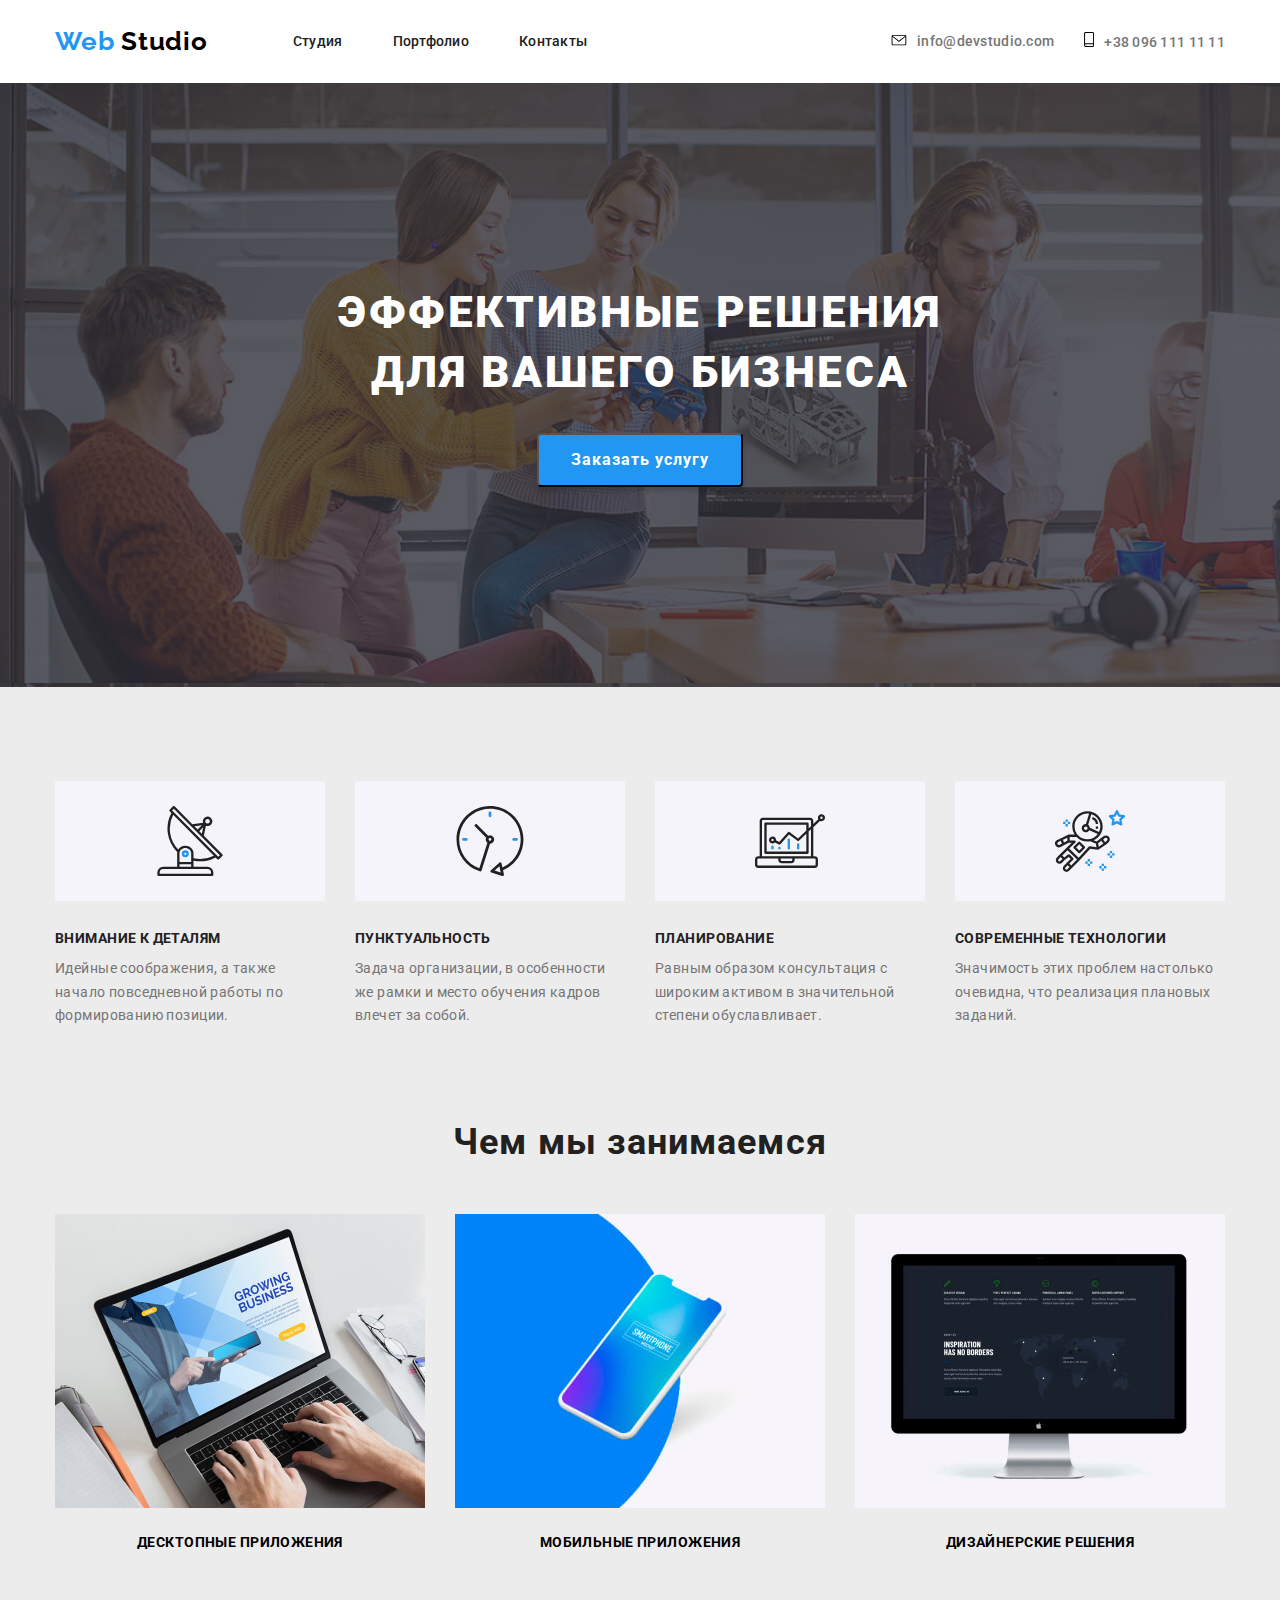
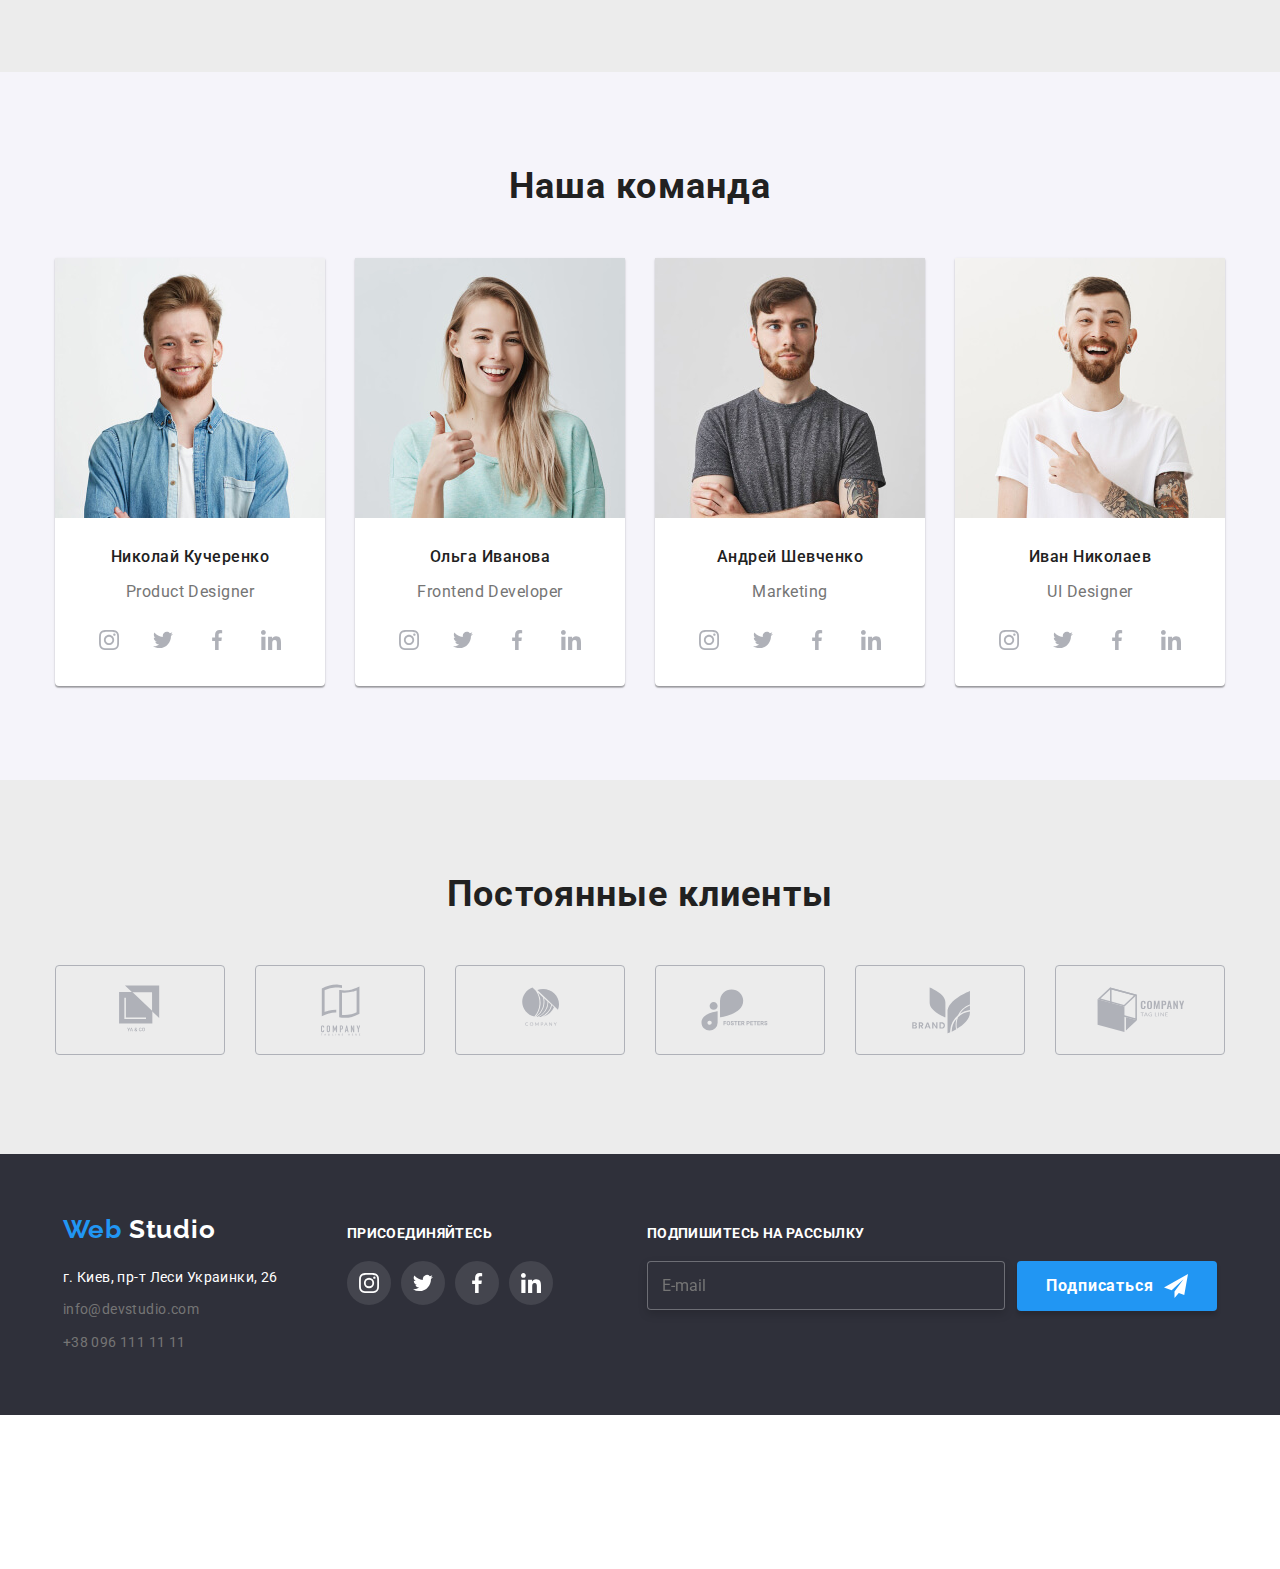
==== commit 3463ebd2: "испр" ====
--- a/index.html
+++ b/index.html
@@ -167,21 +167,21 @@
                 <a class="social-networks-link"
                   href="https://www.instagram.com/"
                   aria-label="иконка интстаграм"
-                  ><svg class="social-networks-svg" width="44" height="44"><use href="./sprite.svg#icon-instagram"></use></svg></a>
+                  ><svg class="social-networks-svg"><use href="./sprite.svg#icon-instagram"></use></svg></a>
               </li>
               <li class="svg-icon">
                 <a class="social-networks-link" 
                 href="https://twitter.com/" 
                 aria-label="иконка твитер"
-                  ><svg class="social-networks-svg" width="44" height="44"><use href="./sprite.svg#icon-twitter"></use></svg></a>
+                  ><svg class="social-networks-svg"><use href="./sprite.svg#icon-twitter"></use></svg></a>
               </li>
               <li class="svg-icon">
                 <a class="social-networks-link" href="https://www.facebook.com/" aria-label="иконка фейсбук"
-                  ><svg class="social-networks-svg" width="44" height="44"><use href="./sprite.svg#icon-facebook"></use></svg></a>
+                  ><svg class="social-networks-svg"><use href="./sprite.svg#icon-facebook"></use></svg></a>
               </li>
               <li class="svg-icon">
                 <a class="social-networks-link" href="https://www.linkedin.com/" aria-label="иконка линкедин"
-                  ><svg class="social-networks-svg" width="44" height="44"><use href="./sprite.svg#icon-linkedin"></use></svg></a>
+                  ><svg class="social-networks-svg"><use href="./sprite.svg#icon-linkedin"></use></svg></a>
               </li>
             </ul>
           </li>
@@ -199,19 +199,19 @@
                 <a class="social-networks-link"
                   href="https://www.instagram.com/"
                   aria-label="иконка интстаграм"
-                  ><svg class="social-networks-svg" width="44" height="44"><use href="./sprite.svg#icon-instagram"></use></svg></a>
+                  ><svg class="social-networks-svg"><use href="./sprite.svg#icon-instagram"></use></svg></a>
               </li>
               <li class="svg-icon">
                 <a class="social-networks-link" href="https://twitter.com/" aria-label="иконка твитер"
-                  ><svg class="social-networks-svg" width="44" height="44"><use href="./sprite.svg#icon-twitter"></use></svg></a>
+                  ><svg class="social-networks-svg"><use href="./sprite.svg#icon-twitter"></use></svg></a>
               </li>
               <li class="svg-icon">
                 <a class="social-networks-link" href="https://www.facebook.com/" aria-label="иконка фейсбук"
-                  ><svg class="social-networks-svg" width="44" height="44"><use href="./sprite.svg#icon-facebook"></use></svg></a>
+                  ><svg class="social-networks-svg"><use href="./sprite.svg#icon-facebook"></use></svg></a>
               </li>
               <li class="svg-icon">
                 <a class="social-networks-link" href="https://www.linkedin.com/" aria-label="иконка линкедин"
-                  ><svg class="social-networks-svg" width="44" height="44"><use href="./sprite.svg#icon-linkedin"></use></svg></a>
+                  ><svg class="social-networks-svg"><use href="./sprite.svg#icon-linkedin"></use></svg></a>
               </li>
             </ul>
           </li>
@@ -229,19 +229,19 @@
                 <a class="social-networks-link"
                   href="https://www.instagram.com/"
                   aria-label="иконка интстаграм"
-                  ><svg class="social-networks-svg" width="44" height="44"><use href="./sprite.svg#icon-instagram"></use></svg></a>
+                  ><svg class="social-networks-svg"><use href="./sprite.svg#icon-instagram"></use></svg></a>
               </li>
               <li class="svg-icon">
                 <a class="social-networks-link" href="https://twitter.com/" aria-label="иконка твитер"
-                  ><svg class="social-networks-svg" width="44" height="44"><use href="./sprite.svg#icon-twitter"></use></svg></a>
+                  ><svg class="social-networks-svg"><use href="./sprite.svg#icon-twitter"></use></svg></a>
               </li>
               <li class="svg-icon">
                 <a class="social-networks-link" href="https://www.facebook.com/" aria-label="иконка фейсбук"
-                  ><svg class="social-networks-svg" width="44" height="44"><use href="./sprite.svg#icon-facebook"></use></svg></a>
+                  ><svg class="social-networks-svg"><use href="./sprite.svg#icon-facebook"></use></svg></a>
               </li>
               <li class="svg-icon">
                 <a class="social-networks-link" href="https://www.linkedin.com/" aria-label="иконка линкедин"
-                  ><svg class="social-networks-svg" width="44" height="44"><use href="./sprite.svg#icon-linkedin"></use></svg></a>
+                  ><svg class="social-networks-svg"><use href="./sprite.svg#icon-linkedin"></use></svg></a>
               </li>
             </ul>
           </li>
@@ -259,19 +259,19 @@
                 <a class="social-networks-link"
                   href="https://www.instagram.com/"
                   aria-label="иконка интстаграм"
-                  ><svg class="social-networks-svg" width="44" height="44"><use href="./sprite.svg#icon-instagram"></use></svg></a>
+                  ><svg class="social-networks-svg"><use href="./sprite.svg#icon-instagram"></use></svg></a>
               </li>
               <li class="svg-icon">
                 <a class="social-networks-link" href="https://twitter.com/" aria-label="иконка твитер"
-                  ><svg class="social-networks-svg" width="44" height="44"><use href="./sprite.svg#icon-twitter"></use></svg></a>
+                  ><svg class="social-networks-svg"><use href="./sprite.svg#icon-twitter"></use></svg></a>
               </li>
               <li class="svg-icon">
                 <a class="social-networks-link" href="https://www.facebook.com/" aria-label="иконка фейсбук"
-                  ><svg class="social-networks-svg" width="44" height="44"><use href="./sprite.svg#icon-facebook"></use></svg></a>
+                  ><svg class="social-networks-svg"><use href="./sprite.svg#icon-facebook"></use></svg></a>
               </li>
               <li class="svg-icon">
                 <a class="social-networks-link" href="https://www.linkedin.com/" aria-label="иконка линкедин"
-                  ><svg class="social-networks-svg" width="44" height="44"><use href="./sprite.svg#icon-linkedin"></use></svg></a>
+                  ><svg class="social-networks-svg"><use href="./sprite.svg#icon-linkedin"></use></svg></a>
               </li>
             </ul>
           </li>
--- a/style.css
+++ b/style.css
@@ -313,23 +313,29 @@
     letter-spacing: 0.03em;
     color: #757575;
 }
-/* 
+
 .social-networks-link {
-
+    display: flex;
+    width: 44px;
+    height: 44px;
+    border-radius: 50%;
+    background-color: #FFFFFF;
+    justify-content: center;
+    align-items: center;
+} 
+
+.social-networks-link:hover {
+    background-color: #2196F3;
 }
 
 .social-networks-svg {
-    fill: #fff;
-    stroke: #AFB1B8;
-} */
-
-.social-networks-link {
-    fill: #FFFFFF;
-} 
-
-.social-networks-link:hover .social-networks-svg {
-    fill: #2196F3;
-    stroke: #fff;
+    fill: currentColor;
+}
+
+.social-networks-svg {
+    width: 20px;
+    height: 20px;
+    fill: #afb1b8;
 }
 
 
